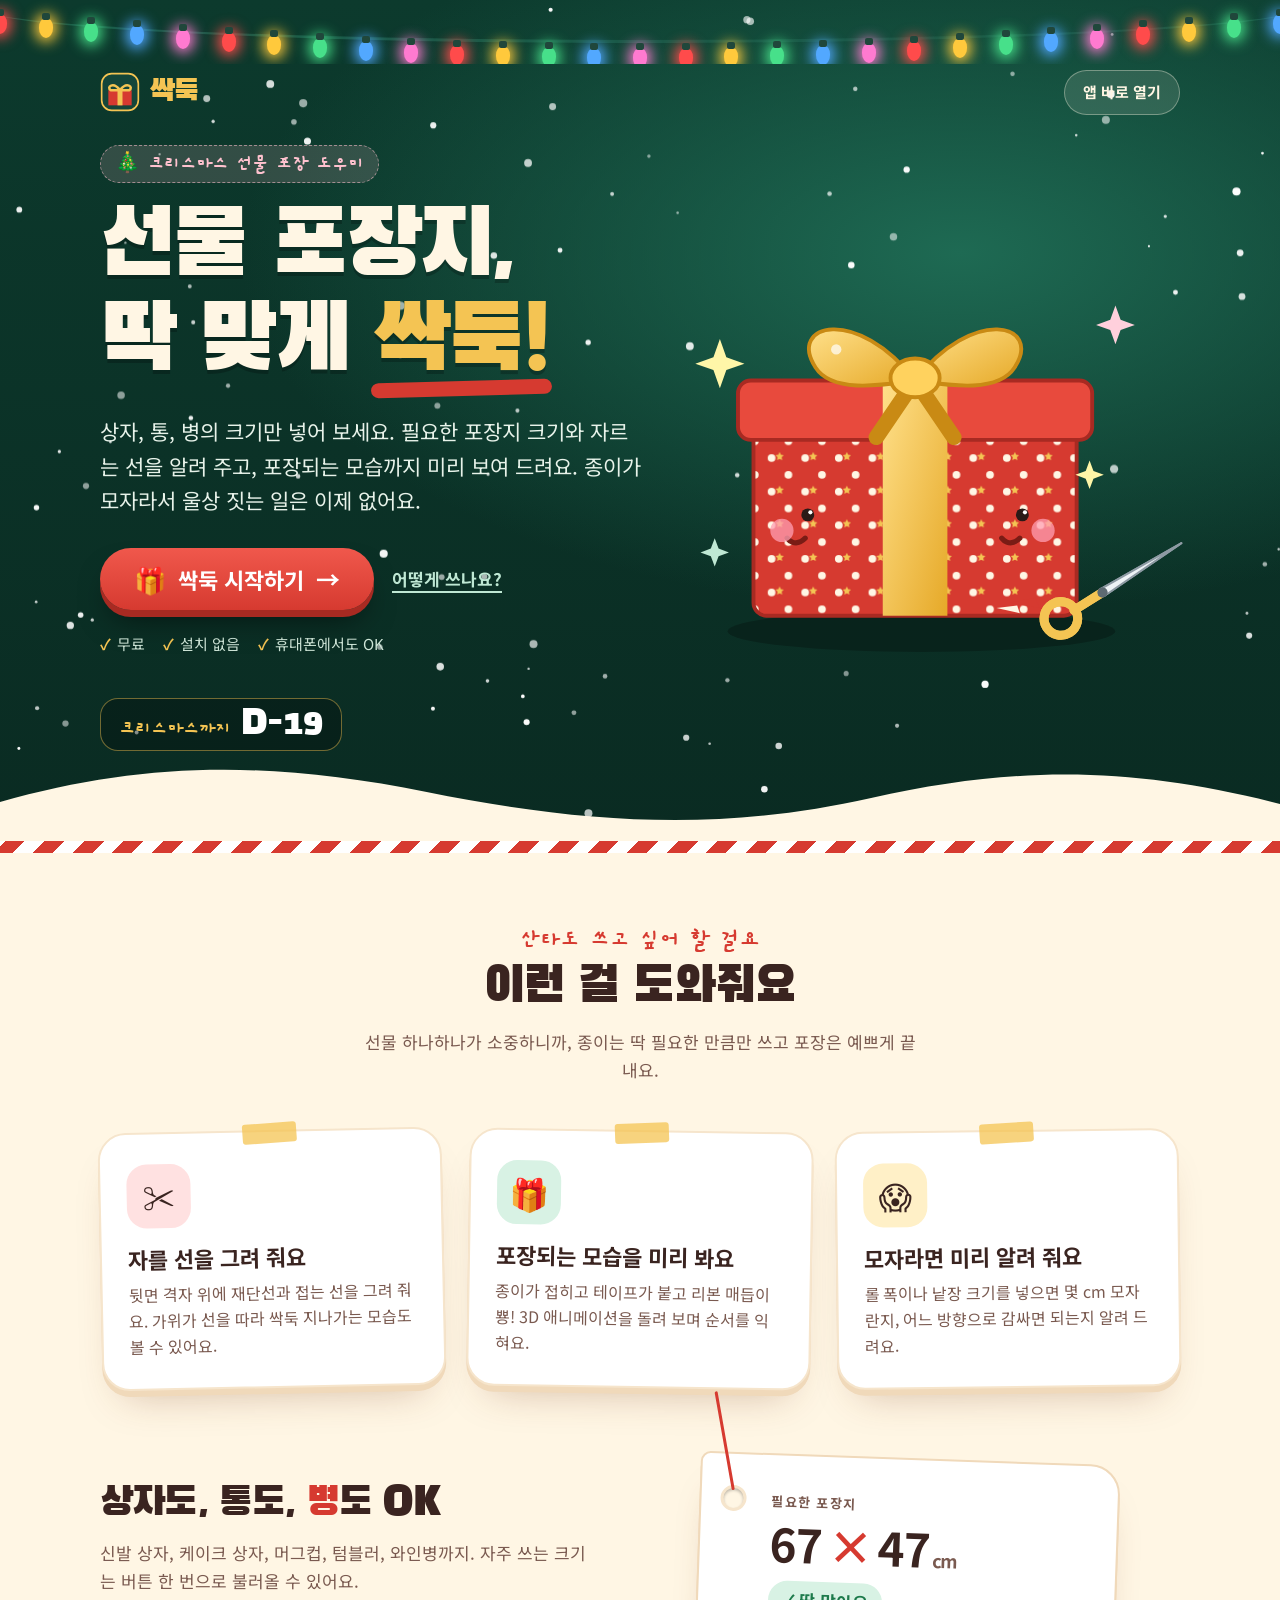
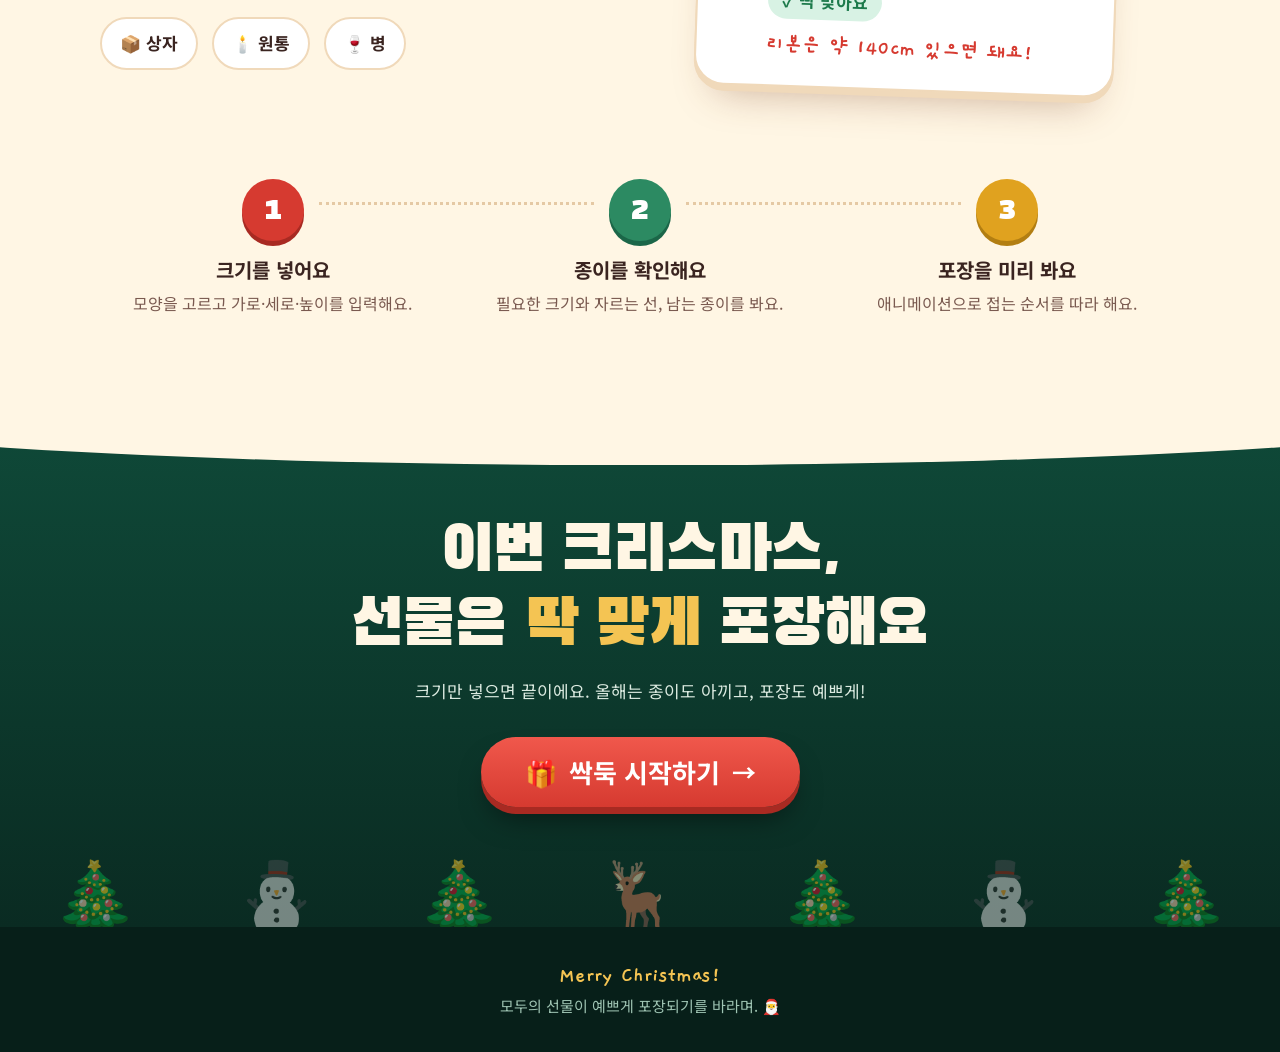
==== index.html @ a5066467 "싹둑: 크리스마스 선물 포장지 계산기 Co-Authored-By: Claude Sonnet 5.5 <noreply@anthropic.com>" ====
<!doctype html>
<html lang="ko">
<head>
<meta charset="utf-8">
<meta name="viewport" content="width=device-width, initial-scale=1, viewport-fit=cover">
<title>싹둑 — 크리스마스 선물 포장지 계산기</title>
<meta name="description" content="상자·원통·병 크기만 넣으면 필요한 포장지 크기와 재단선을 알려 주고, 포장되는 모습까지 미리 보여 주는 무료 웹앱.">
<meta property="og:title" content="싹둑 — 선물 포장지, 딱 맞게 싹둑!">
<meta property="og:description" content="크기만 넣으면 포장지 재단선과 3D 포장 애니메이션까지. 크리스마스 선물 포장 도우미.">
<meta property="og:type" content="website">
<meta name="theme-color" content="#0d3a2d">
<link rel="preconnect" href="https://fonts.googleapis.com">
<link rel="preconnect" href="https://fonts.gstatic.com" crossorigin>
<link rel="stylesheet" href="https://fonts.googleapis.com/css2?family=Black+Han+Sans&family=Gaegu:wght@400;700&family=Noto+Sans+KR:wght@400;500;700&display=swap">
<link rel="icon" href="data:image/svg+xml,%3Csvg xmlns='http://www.w3.org/2000/svg' viewBox='0 0 64 64'%3E%3Crect width='64' height='64' rx='14' fill='%2314463a'/%3E%3Cpath d='M12 24h40v28H12z' fill='%23c9372c'/%3E%3Crect x='28' y='24' width='8' height='28' fill='%23f3d27a'/%3E%3Cpath d='M32 24c-10-14-22-6-14 0zM32 24c10-14 22-6 14 0z' fill='none' stroke='%23f3d27a' stroke-width='4' stroke-linejoin='round'/%3E%3C/svg%3E">
<style>
/* 싹둑 랜딩 — 눈 오는 크리스마스 이브 밤
 * 레이아웃: 전구 줄 → 히어로(글 + 선물 일러스트) → 크림색 안내 구간 → 눈 쌓인 마지막 호출
 * 팔레트: 솔잎 초록 · 리본 빨강 · 금빛 · 눈 크림 · 딸기 분홍(사랑스러움 포인트) */
:root {
  --night: #0a2b22; --pine: #0f3b2e; --pine-2: #17503f;
  --red: #d63a30; --red-deep: #a82a22; --gold: #f4c453; --cream: #fff6e4; --paper: #fffaf0;
  --pink: #ffc2cf; --ink: #3a2420; --ink-soft: #7a5a50; --mint: #bfe8d4;
  --f-display: "Black Han Sans", "Noto Sans KR", "Malgun Gothic", sans-serif;
  --f-body: "Noto Sans KR", "Malgun Gothic", "Apple SD Gothic Neo", system-ui, sans-serif;
  --f-hand: "Gaegu", "Noto Sans KR", cursive;
  color-scheme: dark;
}
* { box-sizing: border-box; }
html { scroll-behavior: smooth; -webkit-text-size-adjust: 100%; }
body { margin: 0; background: var(--night); color: var(--cream); font: 400 17px/1.65 var(--f-body); overflow-x: hidden; }
h1, h2, h3, p { margin: 0; }
a { color: inherit; }
:focus-visible { outline: 3px solid var(--gold); outline-offset: 3px; border-radius: 10px; }
.wrap { width: 100%; max-width: 1120px; margin: 0 auto; padding-left: max(20px, env(safe-area-inset-left, 0px)); padding-right: max(20px, env(safe-area-inset-right, 0px)); }

/* ───── 전구 줄 ───── */
.garland { position: absolute; left: 0; right: 0; top: 0; height: 64px; pointer-events: none; z-index: 5; overflow: hidden; }
.garland::before { content: ""; position: absolute; left: -2%; right: -2%; top: -30px; height: 70px; border-bottom: 3px solid #1b5a48; border-radius: 50%; }
.garland i { position: absolute; width: 14px; height: 20px; border-radius: 50% 50% 55% 55%; background: var(--c); box-shadow: 0 0 14px 4px var(--c); animation: twinkle 2.4s ease-in-out infinite; }
.garland i::before { content: ""; position: absolute; left: 3px; top: -5px; width: 8px; height: 7px; background: #20473b; border-radius: 2px; }
@keyframes twinkle { 0%, 100% { opacity: 1; transform: scale(1) } 50% { opacity: .45; transform: scale(.88) } }

/* ───── 위쪽 띠 ───── */
.top { position: relative; z-index: 6; padding-top: 70px; }
.nav { display: flex; align-items: center; justify-content: space-between; gap: 12px; }
.logo { display: flex; align-items: center; gap: 10px; text-decoration: none; }
.logo svg { width: 40px; height: 40px; }
.logo b { font: 400 30px/1 var(--f-display); color: var(--gold); letter-spacing: -.02em; }
.pill { display: inline-flex; align-items: center; gap: 8px; border-radius: 999px; text-decoration: none; font-weight: 700; white-space: nowrap; }
.pill.small { padding: 9px 18px; background: rgba(255, 246, 228, .12); border: 1.5px solid rgba(255, 246, 228, .35); font-size: 15px; transition: background .2s, transform .2s; }
.pill.small:hover { background: rgba(255, 246, 228, .22); transform: translateY(-2px); }

/* ───── 히어로 ───── */
.hero { position: relative; background: radial-gradient(1200px 600px at 75% 30%, #1e6a53 0%, transparent 60%), linear-gradient(180deg, #0c3a2d 0%, #0a2b22 100%); overflow: hidden; }
#snow { position: absolute; inset: 0; width: 100%; height: 100%; pointer-events: none; z-index: 1; }
.hero-in { position: relative; z-index: 3; display: grid; grid-template-columns: minmax(0, 1.05fr) minmax(0, 1fr); gap: 20px; align-items: center; padding-block: 30px 90px; }
.kicker { display: inline-flex; align-items: center; gap: 8px; padding: 6px 14px; border-radius: 999px; background: rgba(255, 194, 207, .16); color: var(--pink); font: 700 20px/1.2 var(--f-hand); border: 1.5px dashed rgba(255, 194, 207, .55); }
h1 { margin-top: 18px; font: 400 clamp(44px, 8vw, 92px)/1.04 var(--f-display); letter-spacing: -.03em; text-wrap: balance; text-shadow: 0 4px 0 rgba(0, 0, 0, .22); }
h1 em { font-style: normal; color: var(--gold); display: inline-block; position: relative; }
h1 em::after { content: ""; position: absolute; left: -2%; right: -2%; bottom: -.04em; height: .16em; background: var(--red); border-radius: 99px; transform: rotate(-1.5deg); z-index: -1; }
.lead { margin-top: 22px; font-size: clamp(17px, 2.2vw, 21px); color: #e8f3ea; max-width: 30em; text-wrap: pretty; }
.cta-row { margin-top: 30px; display: flex; flex-wrap: wrap; align-items: center; gap: 14px 18px; }
.btn { position: relative; display: inline-flex; align-items: center; gap: 12px; padding: 18px 34px; border-radius: 999px; background: linear-gradient(180deg, #f0584c, var(--red)); color: #fff; text-decoration: none; font: 700 22px/1 var(--f-body); box-shadow: 0 7px 0 var(--red-deep), 0 18px 30px -10px rgba(0, 0, 0, .55); transition: transform .15s, box-shadow .15s; }
.btn:hover { transform: translateY(-3px); box-shadow: 0 10px 0 var(--red-deep), 0 22px 34px -10px rgba(0, 0, 0, .6); }
.btn:active { transform: translateY(5px); box-shadow: 0 2px 0 var(--red-deep), 0 8px 14px -6px rgba(0, 0, 0, .5); }
.btn span.gift { font-size: 26px; display: inline-block; animation: wiggle 2.6s ease-in-out infinite; }
.btn::after { content: "→"; font-size: 24px; transition: transform .2s; }
.btn:hover::after { transform: translateX(5px); }
.btn.big { padding: 22px 44px; font-size: 26px; }
.link-soft { color: var(--mint); font-weight: 700; text-decoration: underline; text-underline-offset: 5px; text-decoration-thickness: 2px; }
.perks { margin-top: 22px; display: flex; flex-wrap: wrap; gap: 8px 18px; padding: 0; list-style: none; color: #cfe6d8; font-size: 15px; }
.perks li::before { content: "✓"; color: var(--gold); font-weight: 700; margin-right: 6px; }
.dday { margin-top: 26px; display: inline-flex; align-items: baseline; gap: 10px; padding: 8px 18px; border-radius: 18px; background: rgba(0, 0, 0, .25); border: 1.5px solid rgba(244, 196, 83, .45); }
.dday span { font: 700 20px var(--f-hand); color: var(--gold); }
.dday b { font: 400 34px/1 var(--f-display); color: #fff; }
@keyframes wiggle { 0%, 100% { transform: rotate(0) } 10% { transform: rotate(-12deg) } 20% { transform: rotate(10deg) } 30% { transform: rotate(-6deg) } 40% { transform: rotate(0) } }

/* 일러스트 */
.scene { position: relative; justify-self: center; width: min(100%, 520px); }
.scene svg { width: 100%; height: auto; overflow: visible; display: block; }
.float { animation: bob 3.6s ease-in-out infinite; transform-origin: 50% 100%; }
@keyframes bob { 0%, 100% { transform: translateY(0) } 50% { transform: translateY(-10px) } }
.bow { transform-box: fill-box; transform-origin: 50% 90%; animation: bowwig 3.6s ease-in-out infinite; }
@keyframes bowwig { 0%, 100% { transform: rotate(-2deg) } 50% { transform: rotate(2.5deg) } }
.spark { transform-box: fill-box; transform-origin: center; animation: spark 2.2s ease-in-out infinite; }
@keyframes spark { 0%, 100% { transform: scale(.3) rotate(0); opacity: .2 } 50% { transform: scale(1) rotate(45deg); opacity: 1 } }
.blade-a { animation: snipA .9s ease-in-out infinite; }
.blade-b { animation: snipB .9s ease-in-out infinite; }
@keyframes snipA { 0%, 100% { transform: rotate(2deg) } 50% { transform: rotate(20deg) } }
@keyframes snipB { 0%, 100% { transform: rotate(-2deg) } 50% { transform: rotate(-20deg) } }
.snipbit { animation: fall 2.4s ease-in infinite; transform-box: fill-box; transform-origin: center; }
@keyframes fall { 0% { transform: translate(0, -6px) rotate(0); opacity: 0 } 15% { opacity: 1 } 100% { transform: translate(-26px, 74px) rotate(190deg); opacity: 0 } }

/* 눈 쌓인 언덕 */
.hills { position: absolute; left: 0; right: 0; bottom: -1px; z-index: 2; line-height: 0; }
.hills svg { width: 100%; height: 90px; display: block; }

/* ───── 안내 구간 ───── */
.paper { position: relative; background: var(--cream); color: var(--ink); padding-block: 84px 90px; }
.paper::before { content: ""; position: absolute; left: 0; right: 0; top: 0; height: 12px; background: repeating-linear-gradient(-45deg, var(--red) 0 14px, #fff 14px 28px); }
.sec-title { text-align: center; }
.sec-title .eyebrow { font: 700 24px var(--f-hand); color: var(--red); }
.sec-title h2 { margin-top: 4px; font: 400 clamp(32px, 5vw, 50px)/1.15 var(--f-display); letter-spacing: -.02em; text-wrap: balance; }
.sec-title p { margin: 12px auto 0; max-width: 34em; color: var(--ink-soft); text-wrap: pretty; }
.cards { margin-top: 46px; display: grid; grid-template-columns: repeat(3, minmax(0, 1fr)); gap: 24px; }
.card { position: relative; background: #fff; border-radius: 28px; padding: 30px 26px 28px; box-shadow: 0 6px 0 #f0d9ba, 0 24px 40px -22px rgba(120, 60, 30, .35); border: 2px solid #f6e5cc; transition: transform .25s; }
.card:nth-child(1) { transform: rotate(-1.2deg); } .card:nth-child(2) { transform: rotate(.9deg); } .card:nth-child(3) { transform: rotate(-.7deg); }
.card:hover { transform: rotate(0) translateY(-6px); }
.card .ico { width: 64px; height: 64px; border-radius: 20px; display: grid; place-items: center; font-size: 32px; margin-bottom: 16px; }
.card:nth-child(1) .ico { background: #ffe1e1; } .card:nth-child(2) .ico { background: #d8f2e4; } .card:nth-child(3) .ico { background: #fff0c7; }
.card h3 { font: 700 22px/1.3 var(--f-body); }
.card p { margin-top: 8px; color: var(--ink-soft); font-size: 16px; text-wrap: pretty; }
.card::after { content: ""; position: absolute; top: -9px; left: 50%; width: 54px; height: 20px; transform: translateX(-50%) rotate(-3deg); background: rgba(244, 196, 83, .75); border-radius: 3px; }

.shapes { margin-top: 70px; display: grid; grid-template-columns: minmax(0, 1fr) minmax(0, 1.1fr); gap: 36px; align-items: center; }
.shapes h2 { font: 400 clamp(28px, 4vw, 40px)/1.2 var(--f-display); letter-spacing: -.02em; text-wrap: balance; }
.shapes h2 em { font-style: normal; color: var(--red); }
.shapes p { margin-top: 12px; color: var(--ink-soft); text-wrap: pretty; }
.shape-row { display: flex; gap: 14px; margin-top: 22px; flex-wrap: wrap; }
.chip { display: inline-flex; align-items: center; gap: 8px; padding: 10px 18px; border-radius: 999px; background: #fff; border: 2px solid #f0d9ba; font-weight: 700; }
.tagdemo { justify-self: center; width: min(100%, 420px); position: relative; background: #fff; border-radius: 10px 30px 30px 30px; padding: 30px 28px 26px 70px; box-shadow: 0 6px 0 #f0d9ba, 0 26px 40px -22px rgba(120, 60, 30, .4); border: 2px solid #f0d9ba; transform: rotate(2deg); }
.tagdemo::before { content: ""; position: absolute; left: 22px; top: 34px; width: 20px; height: 20px; border-radius: 50%; background: var(--cream); box-shadow: inset 0 2px 3px rgba(0, 0, 0, .25), 0 0 0 3px #f6e5cc; }
.tagdemo::after { content: ""; position: absolute; left: 30px; top: -64px; width: 3px; height: 100px; background: var(--red); transform: rotate(-12deg); transform-origin: 50% 100%; border-radius: 3px; }
.tagdemo small { font: 700 13px var(--f-body); letter-spacing: .1em; color: var(--ink-soft); }
.tagdemo .size { font: 700 46px/1.1 "Noto Sans KR", monospace; letter-spacing: -.03em; margin-top: 4px; }
.tagdemo .size i { font-style: normal; color: var(--red); margin: 0 6px; }
.tagdemo .size span { font: 700 18px var(--f-body); color: var(--ink-soft); margin-left: 4px; }
.tagdemo .ok { display: inline-block; margin-top: 12px; padding: 5px 14px; border-radius: 999px; background: #d8f2e4; color: #1d7a4b; font-weight: 700; }
.tagdemo .hand { margin-top: 12px; font: 700 22px var(--f-hand); color: var(--red); }

.steps { margin: 80px 0 0; padding: 0; list-style: none; display: grid; grid-template-columns: repeat(3, minmax(0, 1fr)); gap: 22px; counter-reset: s; }
.steps li { position: relative; text-align: center; padding: 8px 14px 0; }
.steps li::before { counter-increment: s; content: counter(s); display: grid; place-items: center; width: 62px; height: 62px; margin: 0 auto 14px; border-radius: 50%; background: var(--red); color: #fff; font: 400 30px var(--f-display); box-shadow: 0 5px 0 var(--red-deep); }
.steps li:nth-child(2)::before { background: #2c8a62; box-shadow: 0 5px 0 #1b6648; } .steps li:nth-child(3)::before { background: #e0a21f; box-shadow: 0 5px 0 #b27e12; }
.steps h3 { font: 700 20px var(--f-body); }
.steps p { margin-top: 6px; color: var(--ink-soft); font-size: 16px; }
.steps li:not(:last-child)::after { content: ""; position: absolute; top: 31px; left: calc(50% + 46px); width: calc(100% - 92px + 22px); border-top: 3px dotted #e5c9a4; }

/* ───── 마지막 호출 ───── */
.final { position: relative; background: linear-gradient(180deg, #0f4a39 0%, #0a2b22 100%); text-align: center; padding-block: 110px 120px; overflow: hidden; }
.final::before { content: ""; position: absolute; left: 0; right: 0; top: -1px; line-height: 0; height: 60px; background: var(--cream); clip-path: ellipse(70% 100% at 50% 0%); }
.final h2 { position: relative; font: 400 clamp(34px, 6vw, 64px)/1.15 var(--f-display); letter-spacing: -.02em; text-wrap: balance; }
.final h2 em { font-style: normal; color: var(--gold); }
.final p { position: relative; margin: 14px auto 32px; max-width: 28em; color: #dcebe1; text-wrap: pretty; }
.final .row { position: relative; }
.trees { position: absolute; inset: auto 0 0 0; display: flex; justify-content: space-between; padding-inline: 4vw; pointer-events: none; opacity: .5; font-size: clamp(34px, 6vw, 70px); line-height: 1; }
footer { background: #071f19; color: #9fc4b3; text-align: center; padding: 30px 20px calc(34px + env(safe-area-inset-bottom, 0px)); font-size: 15px; }
footer b { color: var(--gold); font-family: var(--f-hand); font-size: 22px; }

/* ───── 좁은 화면 ───── */
@media (max-width: 860px) {
  .hero-in { grid-template-columns: minmax(0, 1fr); padding-block: 18px 70px; }
  .scene { order: -1; width: min(86%, 400px); }
  .cards, .steps { grid-template-columns: minmax(0, 1fr); }
  .card, .card:nth-child(n) { transform: none; }
  .shapes { grid-template-columns: minmax(0, 1fr); }
  .steps li:not(:last-child)::after { display: none; }
  .steps { gap: 34px; }
}
@media (max-width: 480px) {
  .btn { font-size: 20px; padding: 17px 28px; }
  .logo b { font-size: 26px; }
  .tagdemo { padding-left: 62px; } .tagdemo .size { font-size: 38px; }
  .nav .pill.small { display: none; }
}
@media (prefers-reduced-motion: reduce) { *, *::before, *::after { animation: none !important; scroll-behavior: auto !important; } }
</style>
</head>
<body>

<div class="hero">
  <canvas id="snow" aria-hidden="true"></canvas>
  <div class="garland" id="garland" aria-hidden="true"></div>

  <div class="top">
    <div class="wrap nav">
      <a class="logo" href="./" aria-label="싹둑">
        <svg viewBox="0 0 48 48" aria-hidden="true"><rect x="2" y="2" width="44" height="44" rx="12" fill="#14463a" stroke="#f4c453" stroke-width="2"/><path d="M10 22h28v18H10z" fill="#d63a30"/><rect x="21" y="22" width="6" height="18" fill="#f4c453"/><path d="M24 22c-8-11-17-4-11 0zM24 22c8-11 17-4 11 0z" fill="none" stroke="#f4c453" stroke-width="3" stroke-linejoin="round"/></svg>
        <b>싹둑</b>
      </a>
      <a class="pill small" href="app/">앱 바로 열기</a>
    </div>
  </div>

  <div class="wrap hero-in">
    <div>
      <span class="kicker">🎄 크리스마스 선물 포장 도우미</span>
      <h1>선물 포장지,<br>딱 맞게 <em>싹둑!</em></h1>
      <p class="lead">상자, 통, 병의 크기만 넣어 보세요. 필요한 포장지 크기와 자르는 선을 알려 주고, 포장되는 모습까지 미리 보여 드려요. 종이가 모자라서 울상 짓는 일은 이제 없어요.</p>
      <div class="cta-row">
        <a class="btn" href="app/" id="cta1"><span class="gift" aria-hidden="true">🎁</span>싹둑 시작하기</a>
        <a class="link-soft" href="#how">어떻게 쓰나요?</a>
      </div>
      <ul class="perks"><li>무료</li><li>설치 없음</li><li>휴대폰에서도 OK</li></ul>
      <div class="dday" aria-live="polite"><span>크리스마스까지</span><b id="dday">D-?</b></div>
    </div>

    <div class="scene" aria-hidden="true">
      <svg viewBox="0 0 400 360">
        <defs>
          <pattern id="dots" width="26" height="26" patternUnits="userSpaceOnUse"><rect width="26" height="26" fill="#d63a30"/><circle cx="6" cy="6" r="3" fill="#fff6e4"/><circle cx="19" cy="19" r="3" fill="#fff6e4"/><path d="M19 3l1.2 2.6 2.8.4-2 2 .5 2.8-2.5-1.3-2.5 1.3.5-2.8-2-2 2.8-.4z" fill="#f4c453" transform="translate(-3 -1) scale(.8)"/></pattern>
          <linearGradient id="gold" x1="0" y1="0" x2="1" y2="1"><stop offset="0" stop-color="#ffe08a"/><stop offset="1" stop-color="#e6a928"/></linearGradient>
        </defs>
        <ellipse cx="200" cy="322" rx="150" ry="16" fill="#000" opacity=".25"/>
        <g class="float">
          <rect x="70" y="160" width="250" height="150" rx="10" fill="url(#dots)"/>
          <rect x="70" y="160" width="250" height="150" rx="10" fill="none" stroke="#a82a22" stroke-width="3"/>
          <rect x="58" y="128" width="274" height="46" rx="10" fill="#e84a3d"/>
          <rect x="58" y="128" width="274" height="46" rx="10" fill="none" stroke="#a82a22" stroke-width="3"/>
          <rect x="170" y="128" width="50" height="182" fill="url(#gold)"/>
          <rect x="58" y="146" width="274" height="12" fill="url(#gold)" opacity=".0"/>
          <g class="bow">
            <path d="M195 128C150 70 96 84 118 118c14 22 60 12 77 10z" fill="url(#gold)" stroke="#c98a14" stroke-width="3" stroke-linejoin="round"/>
            <path d="M195 128c45-58 99-44 77-10-14 22-60 12-77 10z" fill="url(#gold)" stroke="#c98a14" stroke-width="3" stroke-linejoin="round"/>
            <path d="M195 128l-30 44M195 128l30 44" stroke="#c98a14" stroke-width="12" stroke-linecap="round"/>
            <ellipse cx="195" cy="126" rx="19" ry="15" fill="#ffd25e" stroke="#c98a14" stroke-width="3"/>
            <circle cx="134" cy="104" r="4" fill="#fff" opacity=".7"/>
          </g>
          <g fill="#fff6e4"><circle cx="105" cy="228" r="0"/></g>
          <path d="M96 250c0 0 6 8 14 0M262 250c0 0 6 8 14 0" stroke="#7a1c15" stroke-width="4" stroke-linecap="round" fill="none"/>
          <circle cx="92" cy="244" r="9" fill="#ff9fb3" opacity=".75"/><circle cx="294" cy="244" r="9" fill="#ff9fb3" opacity=".75"/>
          <circle cx="112" cy="232" r="5" fill="#2a1a17"/><circle cx="278" cy="232" r="5" fill="#2a1a17"/>
          <circle cx="114" cy="230" r="1.6" fill="#fff"/><circle cx="280" cy="230" r="1.6" fill="#fff"/>
        </g>
        <!-- 가위 -->
        <g transform="translate(340 292) rotate(-32)">
          <g class="snip">
            <g class="blade-a"><path d="M0 -3 L72 0 L0 3 Z" fill="#eef3f6" stroke="#8d9aa3" stroke-width="1.5" stroke-linejoin="round"/><path d="M0 0 L-26 0" stroke="#f4c453" stroke-width="7" stroke-linecap="round"/><circle cx="-38" cy="0" r="13" fill="none" stroke="#f4c453" stroke-width="7"/></g>
            <g class="blade-b"><path d="M0 -3 L72 0 L0 3 Z" fill="#eef3f6" stroke="#8d9aa3" stroke-width="1.5" stroke-linejoin="round"/><path d="M0 0 L-26 0" stroke="#f4c453" stroke-width="7" stroke-linecap="round"/><circle cx="-38" cy="0" r="13" fill="none" stroke="#f4c453" stroke-width="7"/></g>
            <circle r="4" fill="#5d6a72"/>
          </g>
        </g>
        <path class="snipbit" d="M268 300l20 -4 3 8z" fill="#d63a30"/>
        <path class="snipbit" style="animation-delay:.9s" d="M258 304l16 -2 2 6z" fill="#fff6e4"/>
        <!-- 반짝이 -->
        <path class="spark" d="M44 96l5 14 14 5-14 5-5 14-5-14-14-5 14-5z" fill="#fff6a8"/>
        <path class="spark" style="animation-delay:.7s" d="M350 70l4 11 11 4-11 4-4 11-4-11-11-4 11-4z" fill="#ffd0dc"/>
        <path class="spark" style="animation-delay:1.3s" d="M330 190l3 8 8 3-8 3-3 8-3-8-8-3 8-3z" fill="#fff6a8"/>
        <path class="spark" style="animation-delay:1.8s" d="M40 250l3 8 8 3-8 3-3 8-3-8-8-3 8-3z" fill="#bfe8d4"/>
      </svg>
    </div>
  </div>

  <div class="hills" aria-hidden="true">
    <svg viewBox="0 0 1440 90" preserveAspectRatio="none"><path d="M0 50C160 10 300 8 480 40s330 40 500 6 300-30 460 6V90H0z" fill="#fff6e4"/></svg>
  </div>
</div>

<main>
  <section class="paper" id="how">
    <div class="wrap">
      <div class="sec-title">
        <div class="eyebrow">산타도 쓰고 싶어 할 걸요</div>
        <h2>이런 걸 도와줘요</h2>
        <p>선물 하나하나가 소중하니까, 종이는 딱 필요한 만큼만 쓰고 포장은 예쁘게 끝내요.</p>
      </div>

      <div class="cards">
        <article class="card"><div class="ico" aria-hidden="true">✂️</div><h3>자를 선을 그려 줘요</h3><p>뒷면 격자 위에 재단선과 접는 선을 그려 줘요. 가위가 선을 따라 싹둑 지나가는 모습도 볼 수 있어요.</p></article>
        <article class="card"><div class="ico" aria-hidden="true">🎁</div><h3>포장되는 모습을 미리 봐요</h3><p>종이가 접히고 테이프가 붙고 리본 매듭이 뿅! 3D 애니메이션을 돌려 보며 순서를 익혀요.</p></article>
        <article class="card"><div class="ico" aria-hidden="true">😱</div><h3>모자라면 미리 알려 줘요</h3><p>롤 폭이나 낱장 크기를 넣으면 몇 cm 모자란지, 어느 방향으로 감싸면 되는지 알려 드려요.</p></article>
      </div>

      <div class="shapes">
        <div>
          <h2>상자도, 통도, <em>병</em>도 OK</h2>
          <p>신발 상자, 케이크 상자, 머그컵, 텀블러, 와인병까지. 자주 쓰는 크기는 버튼 한 번으로 불러올 수 있어요.</p>
          <div class="shape-row"><span class="chip">📦 상자</span><span class="chip">🕯️ 원통</span><span class="chip">🍷 병</span></div>
        </div>
        <div class="tagdemo" aria-label="결과 화면 예시">
          <small>필요한 포장지</small>
          <div class="size">67<i>×</i>47<span>cm</span></div>
          <span class="ok">✓ 딱 맞아요</span>
          <div class="hand">리본은 약 140cm 있으면 돼요!</div>
        </div>
      </div>

      <ol class="steps">
        <li><h3>크기를 넣어요</h3><p>모양을 고르고 가로·세로·높이를 입력해요.</p></li>
        <li><h3>종이를 확인해요</h3><p>필요한 크기와 자르는 선, 남는 종이를 봐요.</p></li>
        <li><h3>포장을 미리 봐요</h3><p>애니메이션으로 접는 순서를 따라 해요.</p></li>
      </ol>
    </div>
  </section>

  <section class="final">
    <div class="wrap">
      <h2>이번 크리스마스,<br>선물은 <em>딱 맞게</em> 포장해요</h2>
      <p>크기만 넣으면 끝이에요. 올해는 종이도 아끼고, 포장도 예쁘게!</p>
      <div class="row"><a class="btn big" href="app/" id="cta2"><span class="gift" aria-hidden="true">🎁</span>싹둑 시작하기</a></div>
    </div>
    <div class="trees" aria-hidden="true"><span>🎄</span><span>⛄</span><span>🎄</span><span>🦌</span><span>🎄</span><span>⛄</span><span>🎄</span></div>
  </section>
</main>

<footer><b>Merry Christmas!</b><br>모두의 선물이 예쁘게 포장되기를 바라며. 🎅</footer>

<script>
(function () {
  'use strict';
  var reduce = window.matchMedia && matchMedia('(prefers-reduced-motion: reduce)').matches;

  /* 크리스마스 D-day */
  var now = new Date(), y = now.getFullYear();
  var x = new Date(y, 11, 25), today = new Date(y, now.getMonth(), now.getDate());
  if (today > x) x = new Date(y + 1, 11, 25);
  var d = Math.round((x - today) / 86400000);
  document.getElementById('dday').textContent = d === 0 ? '오늘이에요! 🎉' : (d === 1 ? '내일이에요! 🎄' : 'D-' + d);

  /* 전구 줄 */
  var g = document.getElementById('garland'), colors = ['#ff4b4b', '#ffc93c', '#47e08a', '#52a8ff', '#ff7ad0'];
  function bulbs() {
    g.innerHTML = '';
    var w = g.clientWidth, n = Math.ceil(w / 46);
    for (var i = 0; i <= n; i++) {
      var t = i / n, b = document.createElement('i');
      b.style.left = (t * 100) + '%';
      b.style.top = (Math.sin(t * Math.PI) * 34 - 6 + 20) + 'px';
      b.style.marginLeft = '-7px';
      b.style.setProperty('--c', colors[i % colors.length]);
      b.style.animationDelay = (i % 5) * .45 + 's';
      g.appendChild(b);
    }
  }
  bulbs(); window.addEventListener('resize', bulbs);

  /* 눈 */
  var cv = document.getElementById('snow'), ctx = cv.getContext('2d'), flakes = [], W = 0, H = 0, dpr = Math.min(2, window.devicePixelRatio || 1), raf = 0;
  function size() {
    var r = cv.parentElement.getBoundingClientRect();
    W = r.width; H = r.height; cv.width = W * dpr; cv.height = H * dpr; ctx.setTransform(dpr, 0, 0, dpr, 0, 0);
    var n = Math.round(Math.min(120, Math.max(40, W / 12)));
    while (flakes.length < n) flakes.push({ x: Math.random() * W, y: Math.random() * H, r: 1 + Math.random() * 3.2, v: 18 + Math.random() * 40, p: Math.random() * 6.28, a: .5 + Math.random() * .5 });
    flakes.length = n;
  }
  function draw(t) {
    ctx.clearRect(0, 0, W, H);
    for (var i = 0; i < flakes.length; i++) {
      var f = flakes[i];
      f.y += f.v * .016; f.x += Math.sin(t / 1400 + f.p) * .35;
      if (f.y > H + 6) { f.y = -6; f.x = Math.random() * W; }
      ctx.globalAlpha = f.a; ctx.fillStyle = '#fff';
      ctx.beginPath(); ctx.arc(f.x, f.y, f.r, 0, 6.283); ctx.fill();
    }
    raf = requestAnimationFrame(draw);
  }
  size(); window.addEventListener('resize', size);
  if (reduce) { draw(0); cancelAnimationFrame(raf); } else { raf = requestAnimationFrame(draw); }
  document.addEventListener('visibilitychange', function () {
    if (reduce) return;
    if (document.hidden) cancelAnimationFrame(raf); else raf = requestAnimationFrame(draw);
  });
})();
</script>
</body>
</html>
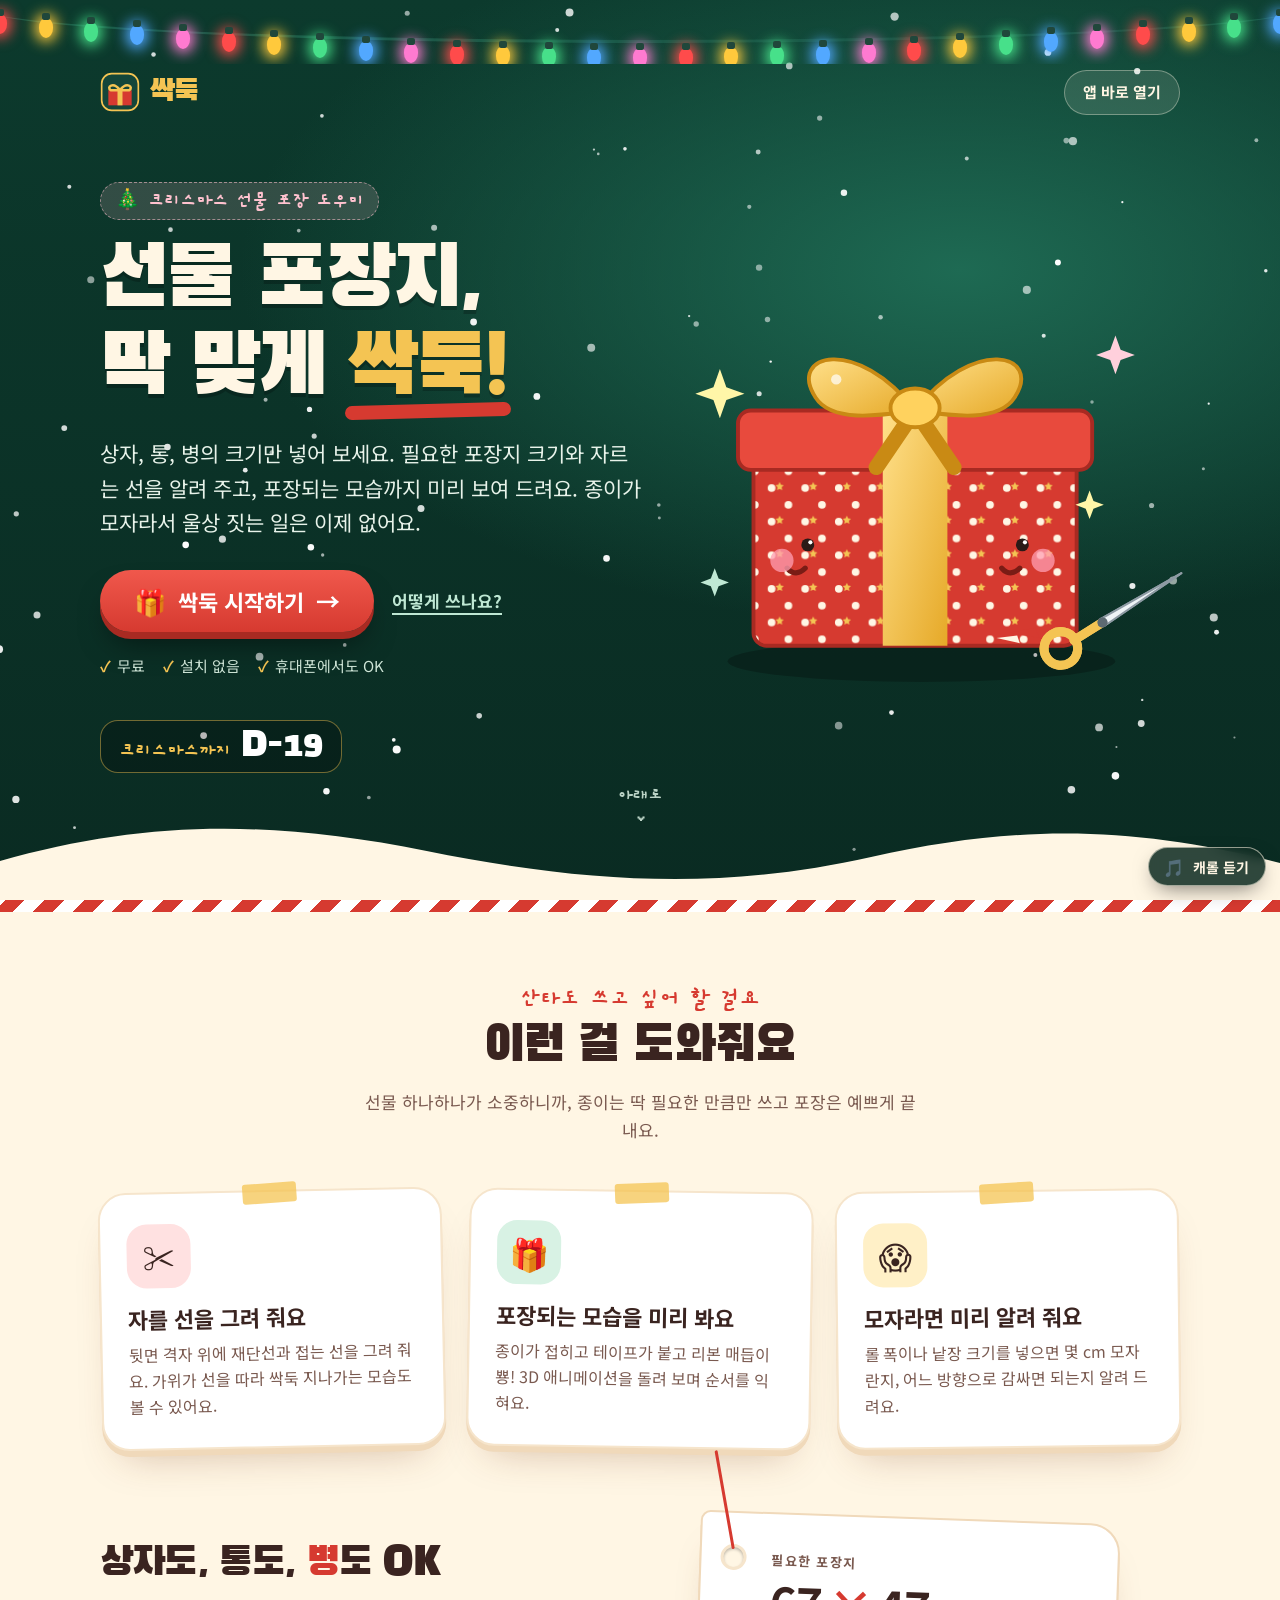
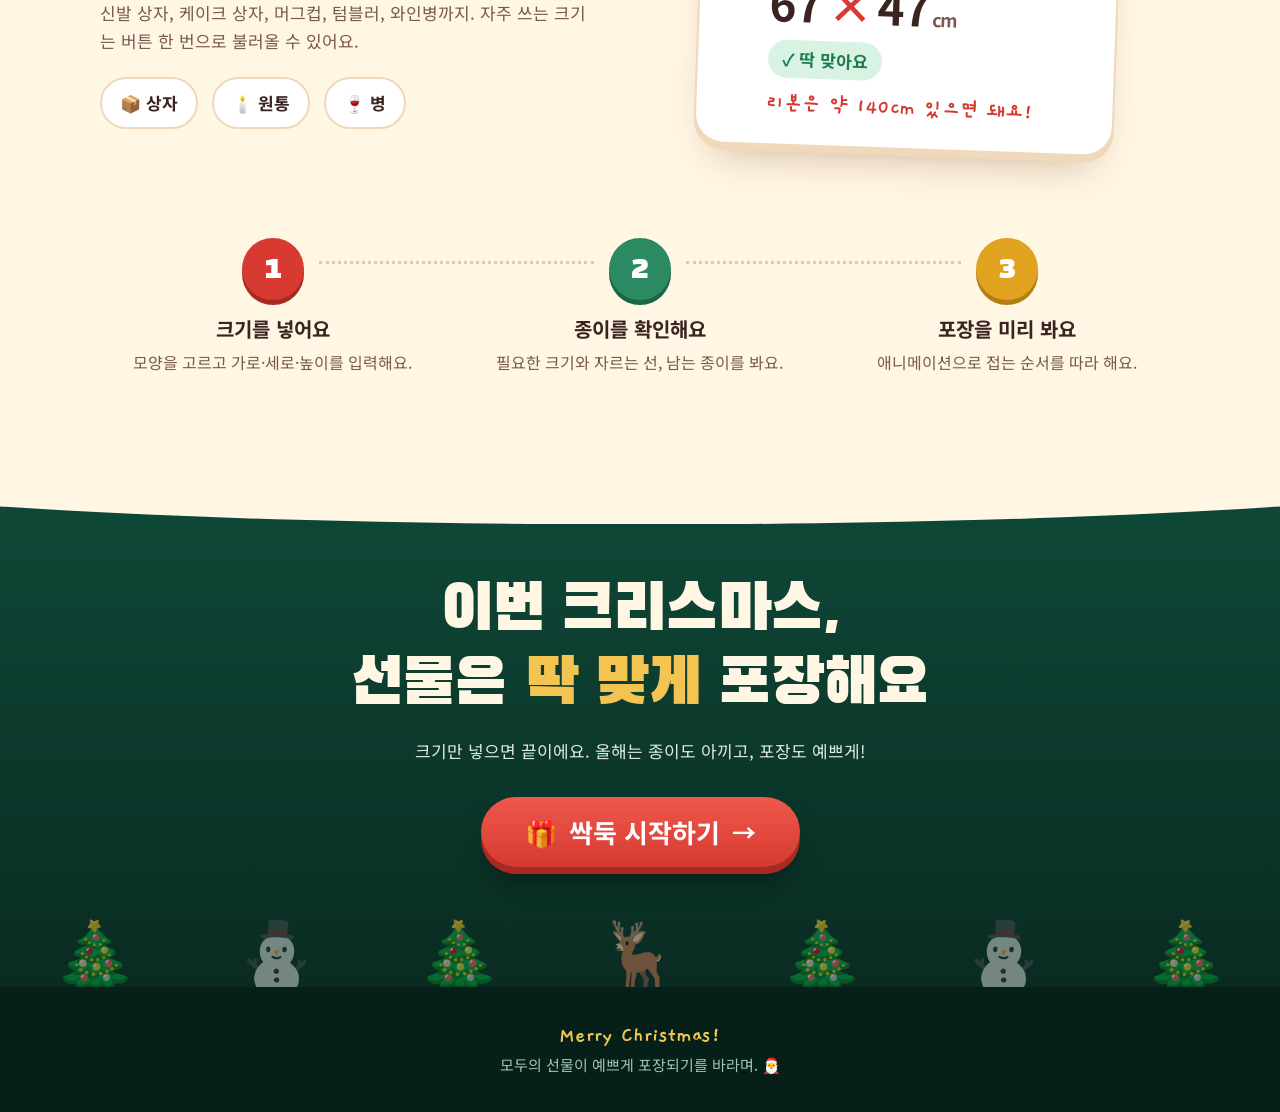
==== commit ce7610c4: "Add calm Christmas carol BGM toggle and fit landing hero to first screen Co-Authored-By: Claude Sonn" ====
--- a/index.html
+++ b/index.html
@@ -52,11 +52,11 @@
 .pill.small:hover { background: rgba(255, 246, 228, .22); transform: translateY(-2px); }
 
 /* ───── 히어로 ───── */
-.hero { position: relative; background: radial-gradient(1200px 600px at 75% 30%, #1e6a53 0%, transparent 60%), linear-gradient(180deg, #0c3a2d 0%, #0a2b22 100%); overflow: hidden; }
+.hero { position: relative; min-height: 100vh; min-height: 100svh; display: flex; flex-direction: column; background: radial-gradient(1200px 600px at 75% 30%, #1e6a53 0%, transparent 60%), linear-gradient(180deg, #0c3a2d 0%, #0a2b22 100%); overflow: hidden; }
 #snow { position: absolute; inset: 0; width: 100%; height: 100%; pointer-events: none; z-index: 1; }
-.hero-in { position: relative; z-index: 3; display: grid; grid-template-columns: minmax(0, 1.05fr) minmax(0, 1fr); gap: 20px; align-items: center; padding-block: 30px 90px; }
+.hero-in { flex: 1; align-content: center; position: relative; z-index: 3; display: grid; grid-template-columns: minmax(0, 1.05fr) minmax(0, 1fr); gap: 20px; align-items: center; padding-block: 30px 90px; }
 .kicker { display: inline-flex; align-items: center; gap: 8px; padding: 6px 14px; border-radius: 999px; background: rgba(255, 194, 207, .16); color: var(--pink); font: 700 20px/1.2 var(--f-hand); border: 1.5px dashed rgba(255, 194, 207, .55); }
-h1 { margin-top: 18px; font: 400 clamp(44px, 8vw, 92px)/1.04 var(--f-display); letter-spacing: -.03em; text-wrap: balance; text-shadow: 0 4px 0 rgba(0, 0, 0, .22); }
+h1 { margin-top: 18px; font: 400 clamp(40px, 6.6vw, 92px)/1.04 var(--f-display); letter-spacing: -.03em; text-wrap: balance; text-shadow: 0 4px 0 rgba(0, 0, 0, .22); }
 h1 em { font-style: normal; color: var(--gold); display: inline-block; position: relative; }
 h1 em::after { content: ""; position: absolute; left: -2%; right: -2%; bottom: -.04em; height: .16em; background: var(--red); border-radius: 99px; transform: rotate(-1.5deg); z-index: -1; }
 .lead { margin-top: 22px; font-size: clamp(17px, 2.2vw, 21px); color: #e8f3ea; max-width: 30em; text-wrap: pretty; }
@@ -92,6 +92,11 @@
 .snipbit { animation: fall 2.4s ease-in infinite; transform-box: fill-box; transform-origin: center; }
 @keyframes fall { 0% { transform: translate(0, -6px) rotate(0); opacity: 0 } 15% { opacity: 1 } 100% { transform: translate(-26px, 74px) rotate(190deg); opacity: 0 } }
 
+/* 아래로 안내 */
+.more { position: absolute; z-index: 4; left: 50%; bottom: 74px; transform: translateX(-50%); display: grid; justify-items: center; gap: 2px; color: #cfe6d8; text-decoration: none; font: 700 18px/1 var(--f-hand); opacity: .9; }
+.more span { font-size: 20px; animation: nudge 1.6s ease-in-out infinite; }
+@keyframes nudge { 0%, 100% { transform: translateY(0) } 50% { transform: translateY(7px) } }
+@media (max-width: 700px) { .more { display: none; } }
 /* 눈 쌓인 언덕 */
 .hills { position: absolute; left: 0; right: 0; bottom: -1px; z-index: 2; line-height: 0; }
 .hills svg { width: 100%; height: 90px; display: block; }
@@ -150,13 +155,20 @@
 
 /* ───── 좁은 화면 ───── */
 @media (max-width: 860px) {
-  .hero-in { grid-template-columns: minmax(0, 1fr); padding-block: 18px 70px; }
-  .scene { order: -1; width: min(86%, 400px); }
   .cards, .steps { grid-template-columns: minmax(0, 1fr); }
   .card, .card:nth-child(n) { transform: none; }
   .shapes { grid-template-columns: minmax(0, 1fr); }
   .steps li:not(:last-child)::after { display: none; }
   .steps { gap: 34px; }
+}
+@media (max-width: 700px) {
+  .hero-in { grid-template-columns: minmax(0, 1fr); padding-block: 4px 64px; gap: 6px; }
+  .scene { order: -1; width: min(66%, 40svh); }
+  h1 { margin-top: 12px; font-size: clamp(38px, 11vw, 60px); }
+  .lead { margin-top: 12px; font-size: 16px; }
+  .cta-row { margin-top: 18px; }
+  .perks { display: none; }
+  .dday { margin-top: 16px; padding: 6px 14px; } .dday b { font-size: 28px; }
 }
 @media (max-width: 480px) {
   .btn { font-size: 20px; padding: 17px 28px; }
@@ -242,6 +254,8 @@
     </div>
   </div>
 
+  <a class="more" href="#how" aria-label="아래로 내려 보기">아래로<span aria-hidden="true">⌄</span></a>
+
   <div class="hills" aria-hidden="true">
     <svg viewBox="0 0 1440 90" preserveAspectRatio="none"><path d="M0 50C160 10 300 8 480 40s330 40 500 6 300-30 460 6V90H0z" fill="#fff6e4"/></svg>
   </div>
@@ -353,5 +367,6 @@
   });
 })();
 </script>
+<script src="bgm.js" defer></script>
 </body>
 </html>
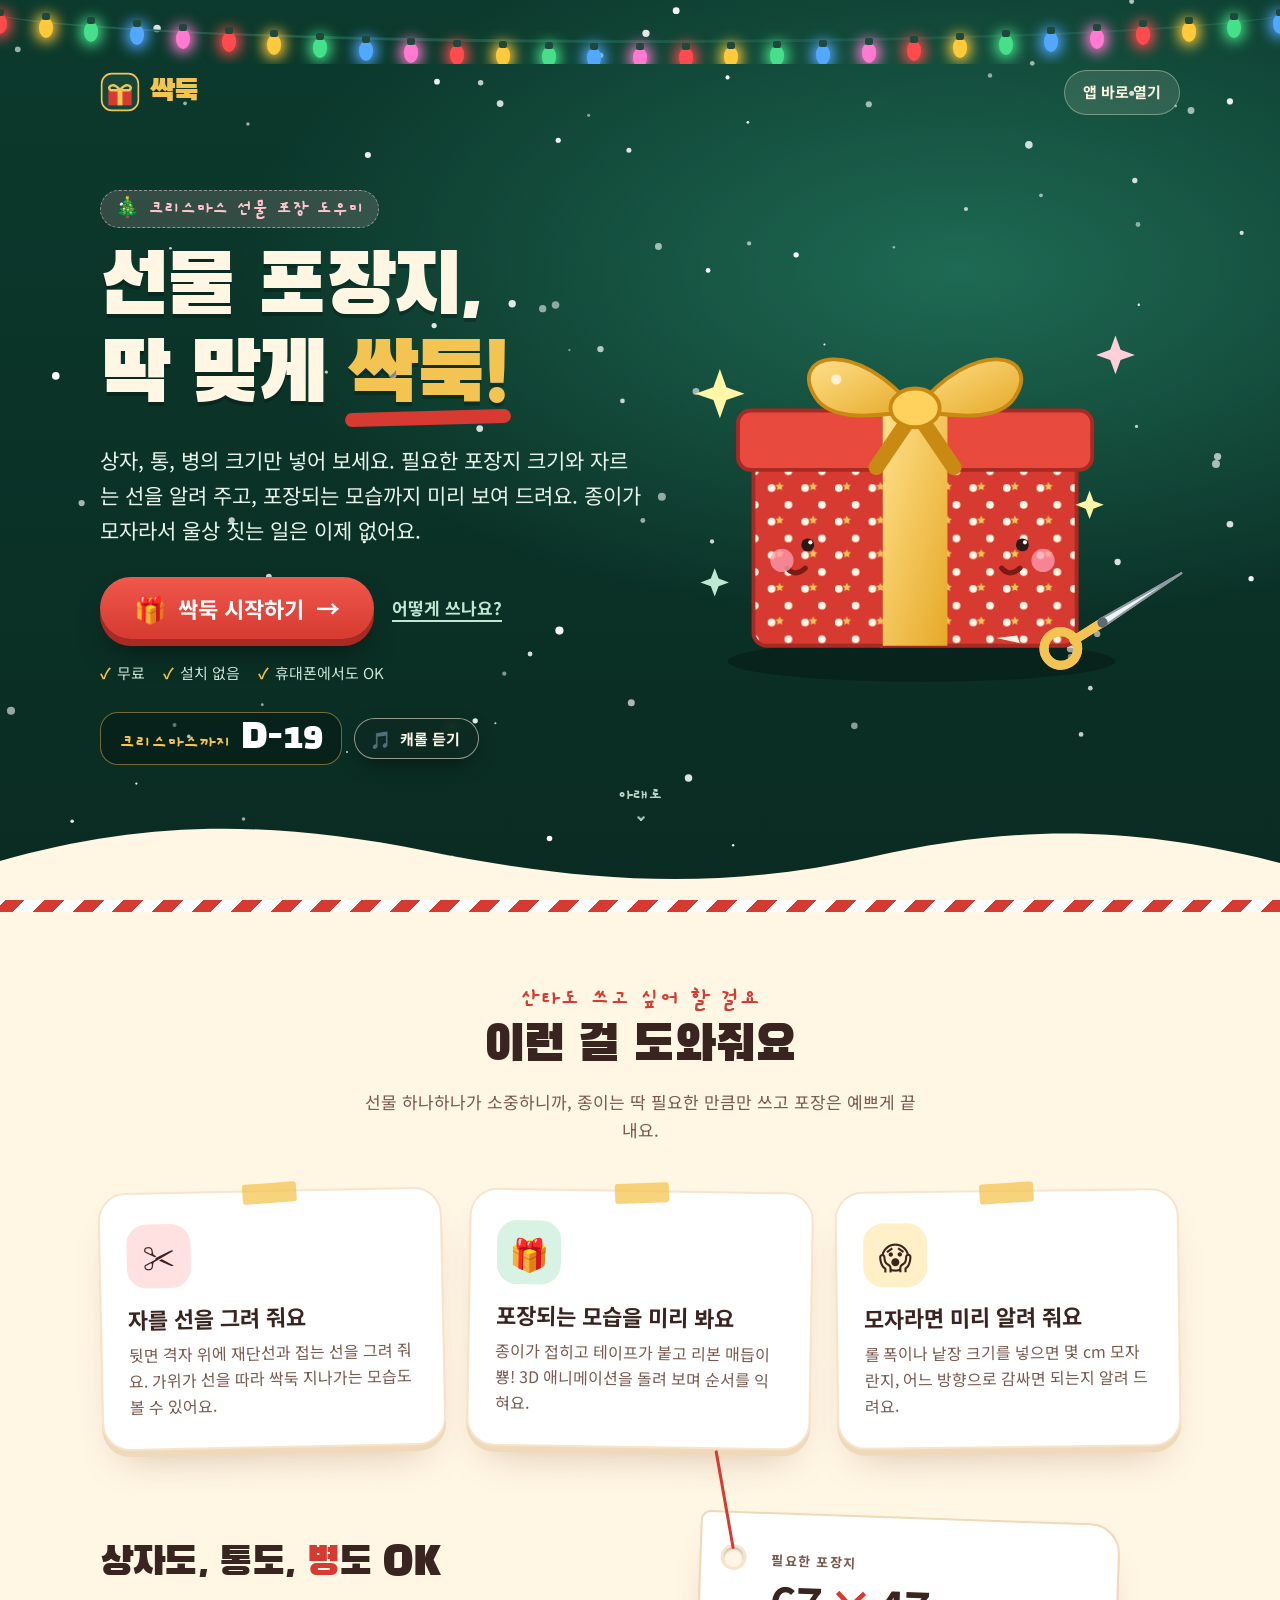
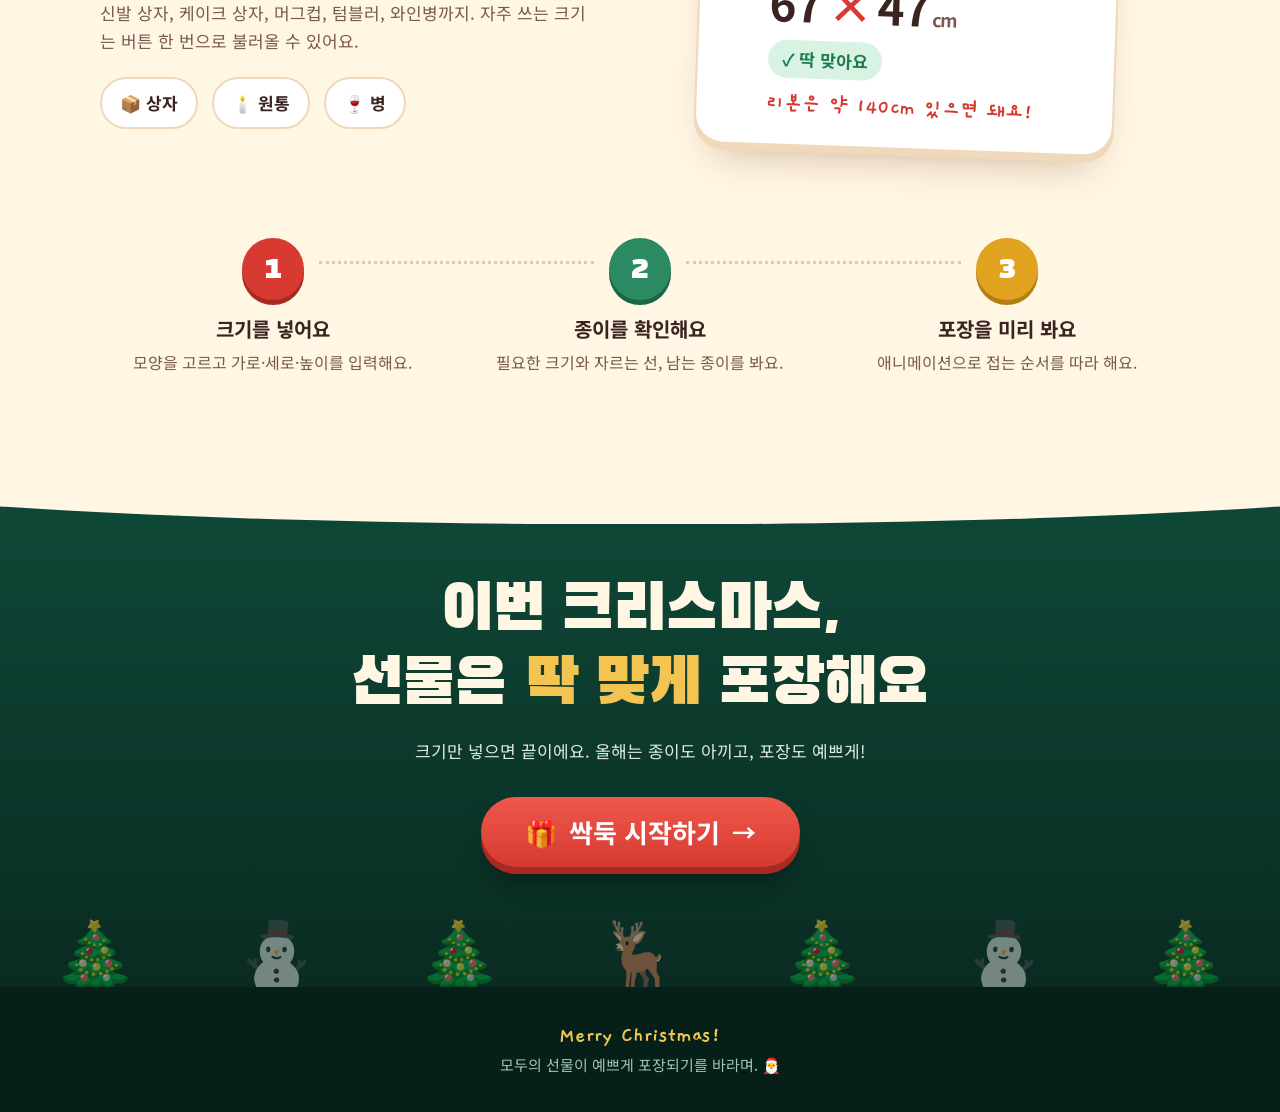
==== commit 323644b4: "Place carol toggle next to the D-day chip on the landing Co-Authored-By: Claude Sonnet 5.5 <noreply@" ====
--- a/index.html
+++ b/index.html
@@ -71,7 +71,8 @@
 .link-soft { color: var(--mint); font-weight: 700; text-decoration: underline; text-underline-offset: 5px; text-decoration-thickness: 2px; }
 .perks { margin-top: 22px; display: flex; flex-wrap: wrap; gap: 8px 18px; padding: 0; list-style: none; color: #cfe6d8; font-size: 15px; }
 .perks li::before { content: "✓"; color: var(--gold); font-weight: 700; margin-right: 6px; }
-.dday { margin-top: 26px; display: inline-flex; align-items: baseline; gap: 10px; padding: 8px 18px; border-radius: 18px; background: rgba(0, 0, 0, .25); border: 1.5px solid rgba(244, 196, 83, .45); }
+.dday-row { margin-top: 26px; display: flex; flex-wrap: wrap; align-items: center; gap: 12px; }
+.dday { display: inline-flex; align-items: baseline; gap: 10px; padding: 8px 18px; border-radius: 18px; background: rgba(0, 0, 0, .25); border: 1.5px solid rgba(244, 196, 83, .45); }
 .dday span { font: 700 20px var(--f-hand); color: var(--gold); }
 .dday b { font: 400 34px/1 var(--f-display); color: #fff; }
 @keyframes wiggle { 0%, 100% { transform: rotate(0) } 10% { transform: rotate(-12deg) } 20% { transform: rotate(10deg) } 30% { transform: rotate(-6deg) } 40% { transform: rotate(0) } }
@@ -168,7 +169,7 @@
   .lead { margin-top: 12px; font-size: 16px; }
   .cta-row { margin-top: 18px; }
   .perks { display: none; }
-  .dday { margin-top: 16px; padding: 6px 14px; } .dday b { font-size: 28px; }
+  .dday-row { margin-top: 16px; } .dday { padding: 6px 14px; } .dday b { font-size: 28px; }
 }
 @media (max-width: 480px) {
   .btn { font-size: 20px; padding: 17px 28px; }
@@ -205,7 +206,7 @@
         <a class="link-soft" href="#how">어떻게 쓰나요?</a>
       </div>
       <ul class="perks"><li>무료</li><li>설치 없음</li><li>휴대폰에서도 OK</li></ul>
-      <div class="dday" aria-live="polite"><span>크리스마스까지</span><b id="dday">D-?</b></div>
+      <div class="dday-row"><div class="dday" aria-live="polite"><span>크리스마스까지</span><b id="dday">D-?</b></div><span data-bgm-slot></span></div>
     </div>
 
     <div class="scene" aria-hidden="true">
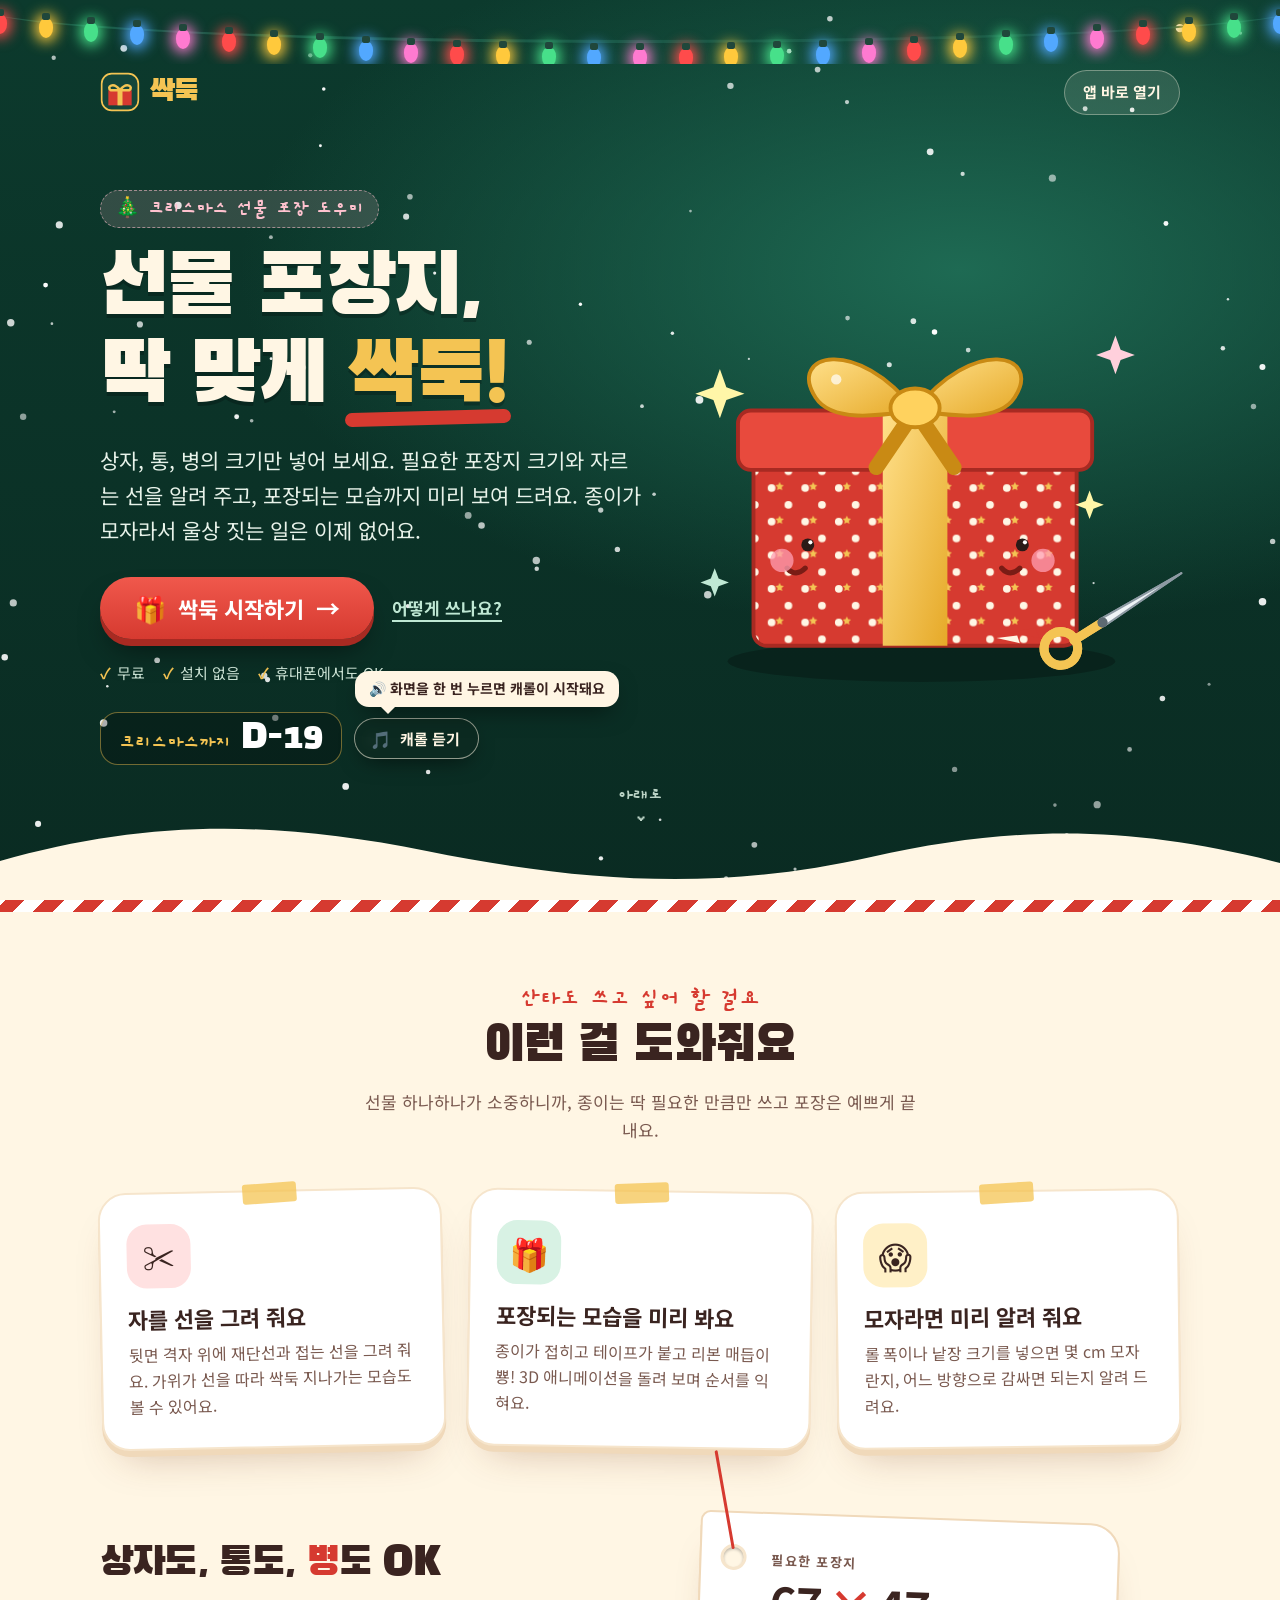
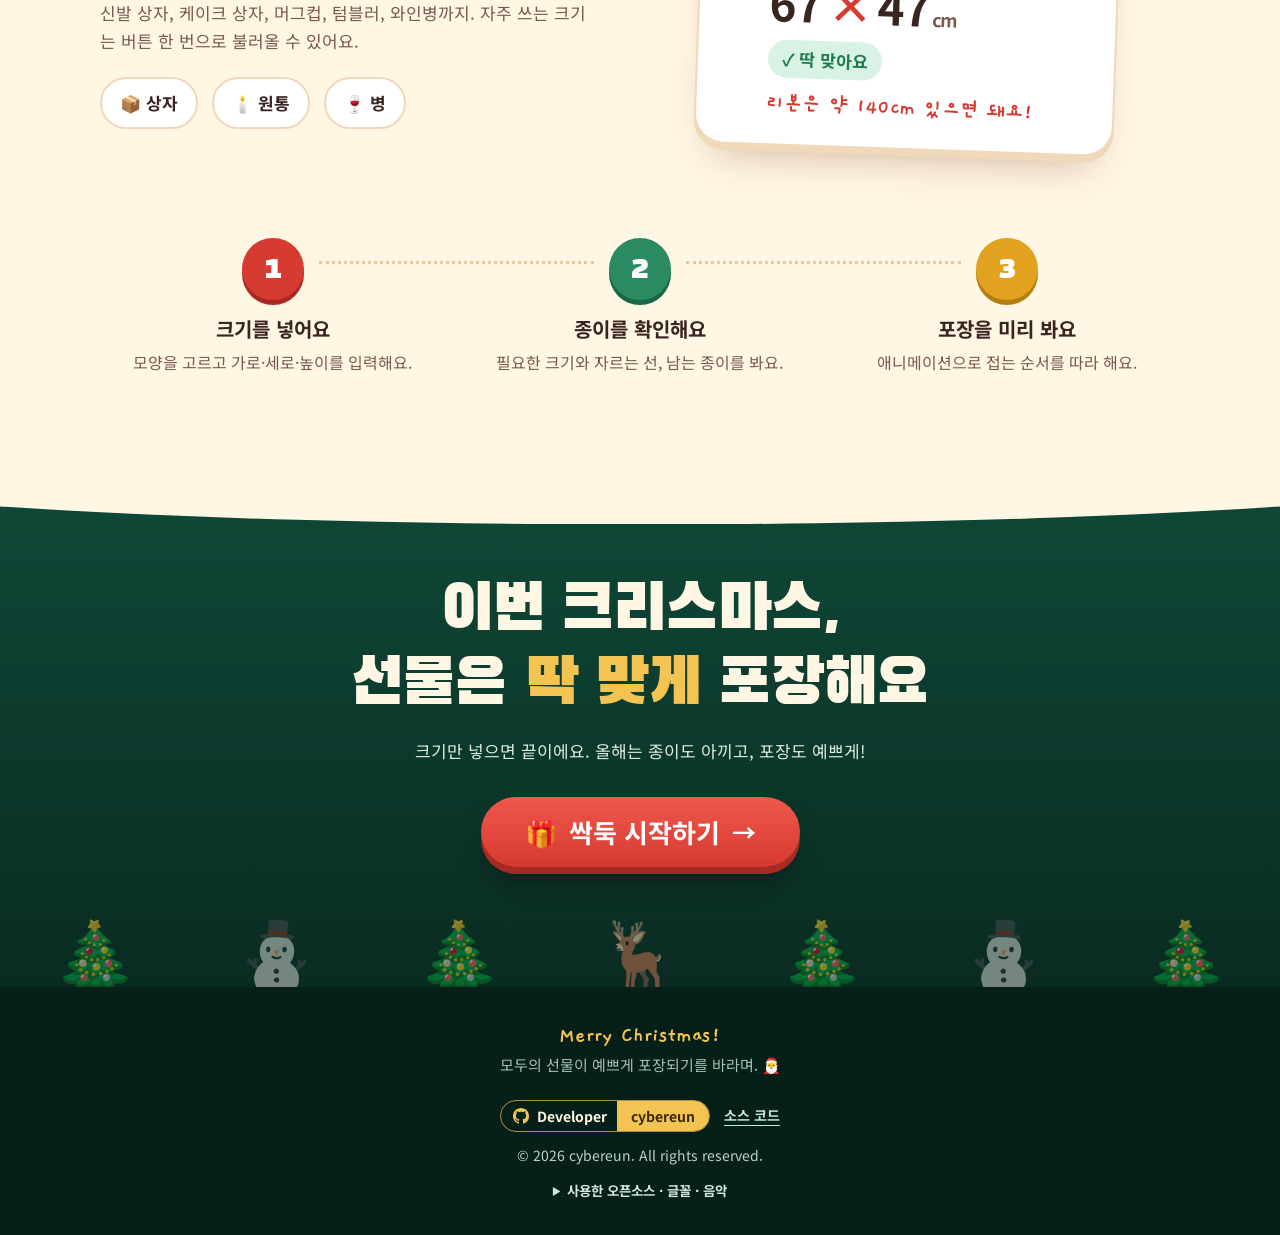
==== commit 4e2dfabd: "Add copyright notice, developer badge and open-source credits Co-Authored-By: Claude Sonnet 5.5 <nor" ====
--- a/index.html
+++ b/index.html
@@ -153,6 +153,20 @@
 .trees { position: absolute; inset: auto 0 0 0; display: flex; justify-content: space-between; padding-inline: 4vw; pointer-events: none; opacity: .5; font-size: clamp(34px, 6vw, 70px); line-height: 1; }
 footer { background: #071f19; color: #9fc4b3; text-align: center; padding: 30px 20px calc(34px + env(safe-area-inset-bottom, 0px)); font-size: 15px; }
 footer b { color: var(--gold); font-family: var(--f-hand); font-size: 22px; }
+
+
+.legal { margin-top: 22px; display: grid; justify-items: center; gap: 12px; }
+.dev-row { display: flex; flex-wrap: wrap; justify-content: center; align-items: center; gap: 10px 14px; }
+.devbadge { display: inline-flex; align-items: stretch; border-radius: 999px; overflow: hidden; text-decoration: none; border: 1.5px solid rgba(244, 196, 83, .7); font: 700 14px/1 var(--f-body); transition: transform .15s; }
+.devbadge:hover { transform: translateY(-2px); }
+.devbadge svg { align-self: center; margin: 0 8px 0 12px; color: var(--gold); }
+.devbadge .role { display: flex; align-items: center; padding: 8px 10px 8px 0; color: var(--cream); }
+.devbadge .who { display: flex; align-items: center; padding: 8px 14px; background: var(--gold); color: #3a2a06; }
+.devlink { color: #bfe8d4; font-weight: 700; font-size: 14px; text-underline-offset: 4px; }
+.copy { font-size: 14px; color: #b7d6c7; }
+.credits { max-width: 560px; font-size: 13.5px; color: #9fc4b3; text-align: left; }
+.credits summary { cursor: pointer; text-align: center; font-weight: 700; color: #cfe6d8; }
+.credits ul { margin: 10px 0 0; padding-left: 18px; display: grid; gap: 6px; }
 
 /* ───── 좁은 화면 ───── */
 @media (max-width: 860px) {
@@ -309,7 +323,23 @@
   </section>
 </main>
 
-<footer><b>Merry Christmas!</b><br>모두의 선물이 예쁘게 포장되기를 바라며. 🎅</footer>
+<footer><b>Merry Christmas!</b><br>모두의 선물이 예쁘게 포장되기를 바라며. 🎅
+<div class="legal">
+  <div class="dev-row">
+    <a class="devbadge" href="https://github.com/cybereun" target="_blank" rel="noopener" aria-label="개발자 cybereun의 GitHub 프로필"><svg viewBox="0 0 16 16" width="16" height="16" aria-hidden="true"><path fill="currentColor" d="M8 0C3.58 0 0 3.58 0 8c0 3.54 2.29 6.53 5.47 7.59.4.07.55-.17.55-.38 0-.19-.01-.82-.01-1.49-2.01.37-2.53-.49-2.69-.94-.09-.23-.48-.94-.82-1.13-.28-.15-.68-.52-.01-.53.63-.01 1.08.58 1.23.82.72 1.21 1.87.87 2.33.66.07-.52.28-.87.51-1.07-1.78-.2-3.64-.89-3.64-3.95 0-.87.31-1.59.82-2.15-.08-.2-.36-1.02.08-2.12 0 0 .67-.21 2.2.82.64-.18 1.32-.27 2-.27.68 0 1.36.09 2 .27 1.53-1.04 2.2-.82 2.2-.82.44 1.1.16 1.92.08 2.12.51.56.82 1.27.82 2.15 0 3.07-1.87 3.75-3.65 3.95.29.25.54.73.54 1.48 0 1.07-.01 1.93-.01 2.2 0 .21.15.46.55.38A8.013 8.013 0 0016 8c0-4.42-3.58-8-8-8z"/></svg><span class="role">Developer</span><span class="who">cybereun</span></a>
+    <a class="devlink" href="https://github.com/cybereun/ssakduk" target="_blank" rel="noopener">소스 코드</a>
+  </div>
+  <p class="copy">© 2026 cybereun. All rights reserved.</p>
+  <details class="credits">
+    <summary>사용한 오픈소스 · 글꼴 · 음악</summary>
+    <ul>
+      <li><b>Three.js</b> r149, MIT License, © 2010-2023 three.js authors</li>
+      <li><b>글꼴</b> Black Han Sans, Gaegu, Noto Sans KR, JetBrains Mono: Google Fonts, SIL Open Font License 1.1</li>
+      <li><b>음악</b> 「고요한 밤」(프란츠 크사버 그루버, 1818): 저작권이 만료된 곡을 브라우저에서 직접 합성해 연주해요. 별도의 음원 파일은 쓰지 않아요.</li>
+    </ul>
+  </details>
+</div>
+</footer>
 
 <script>
 (function () {
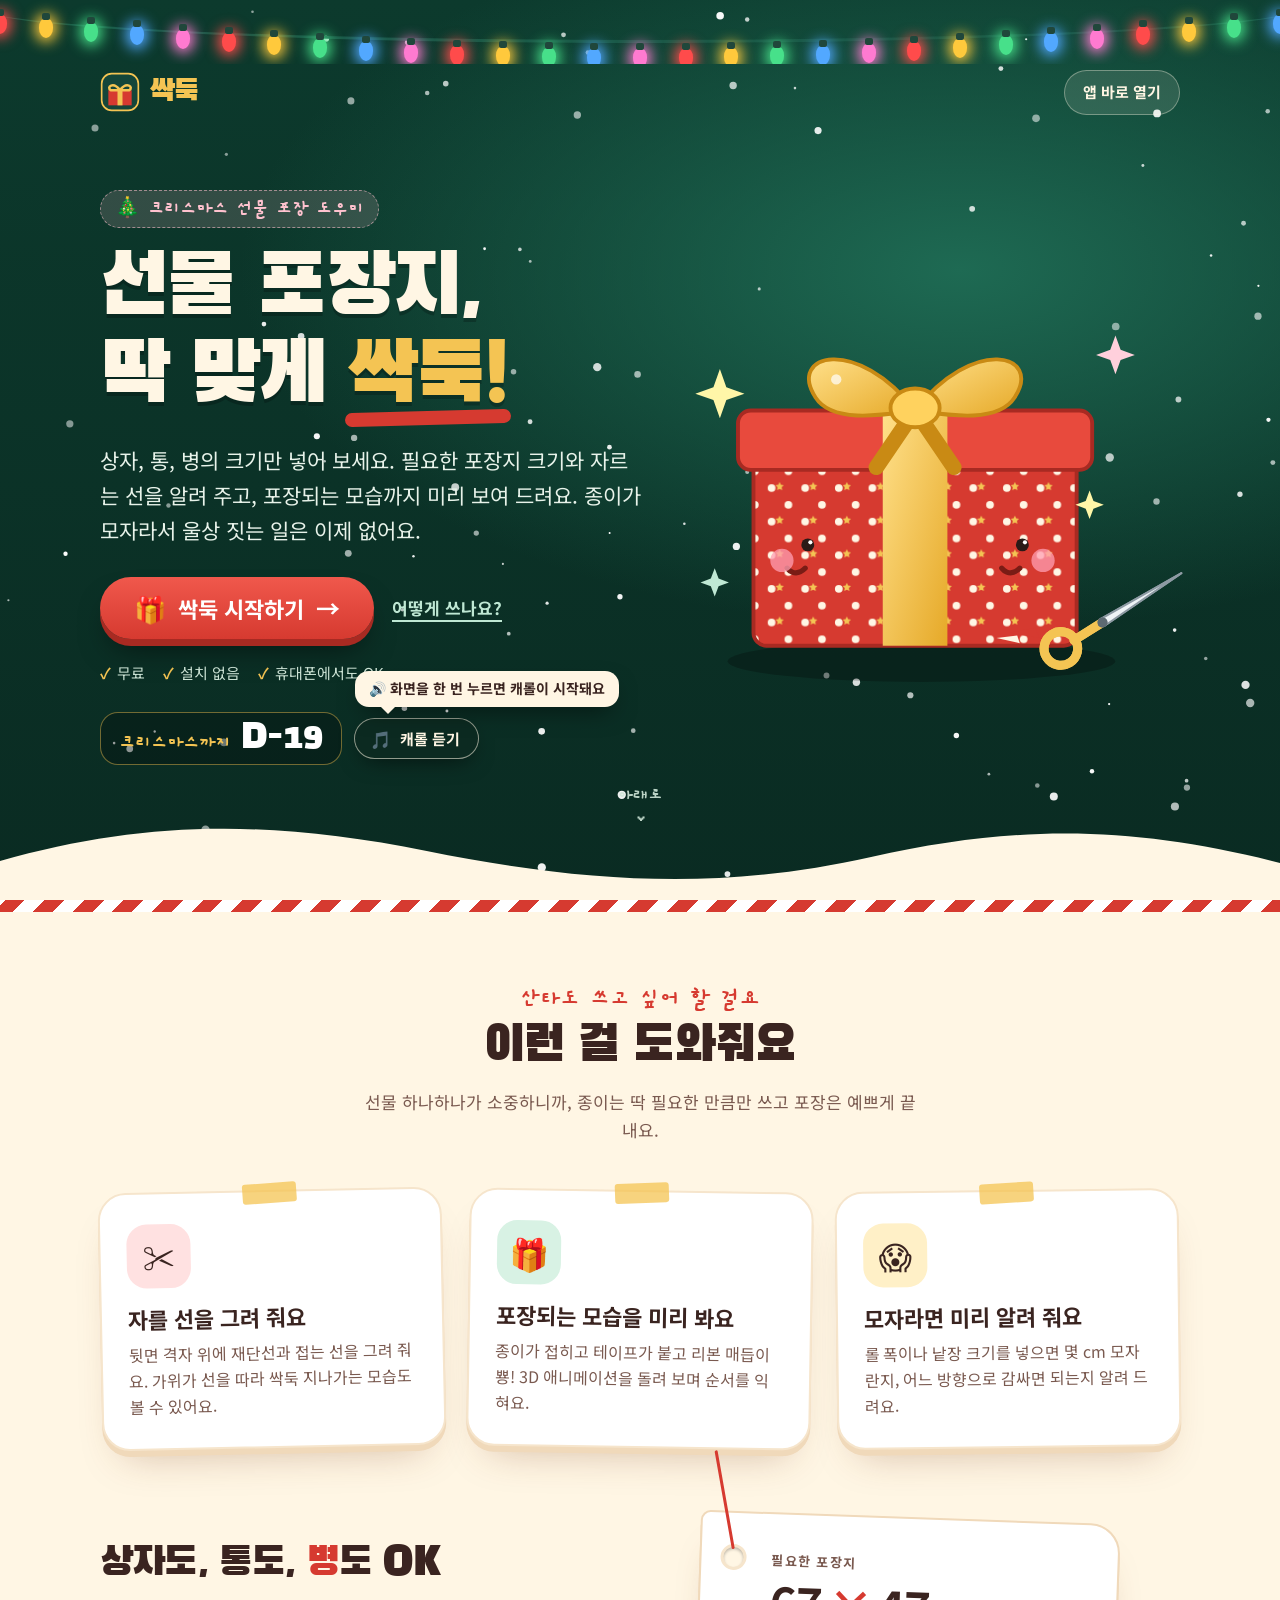
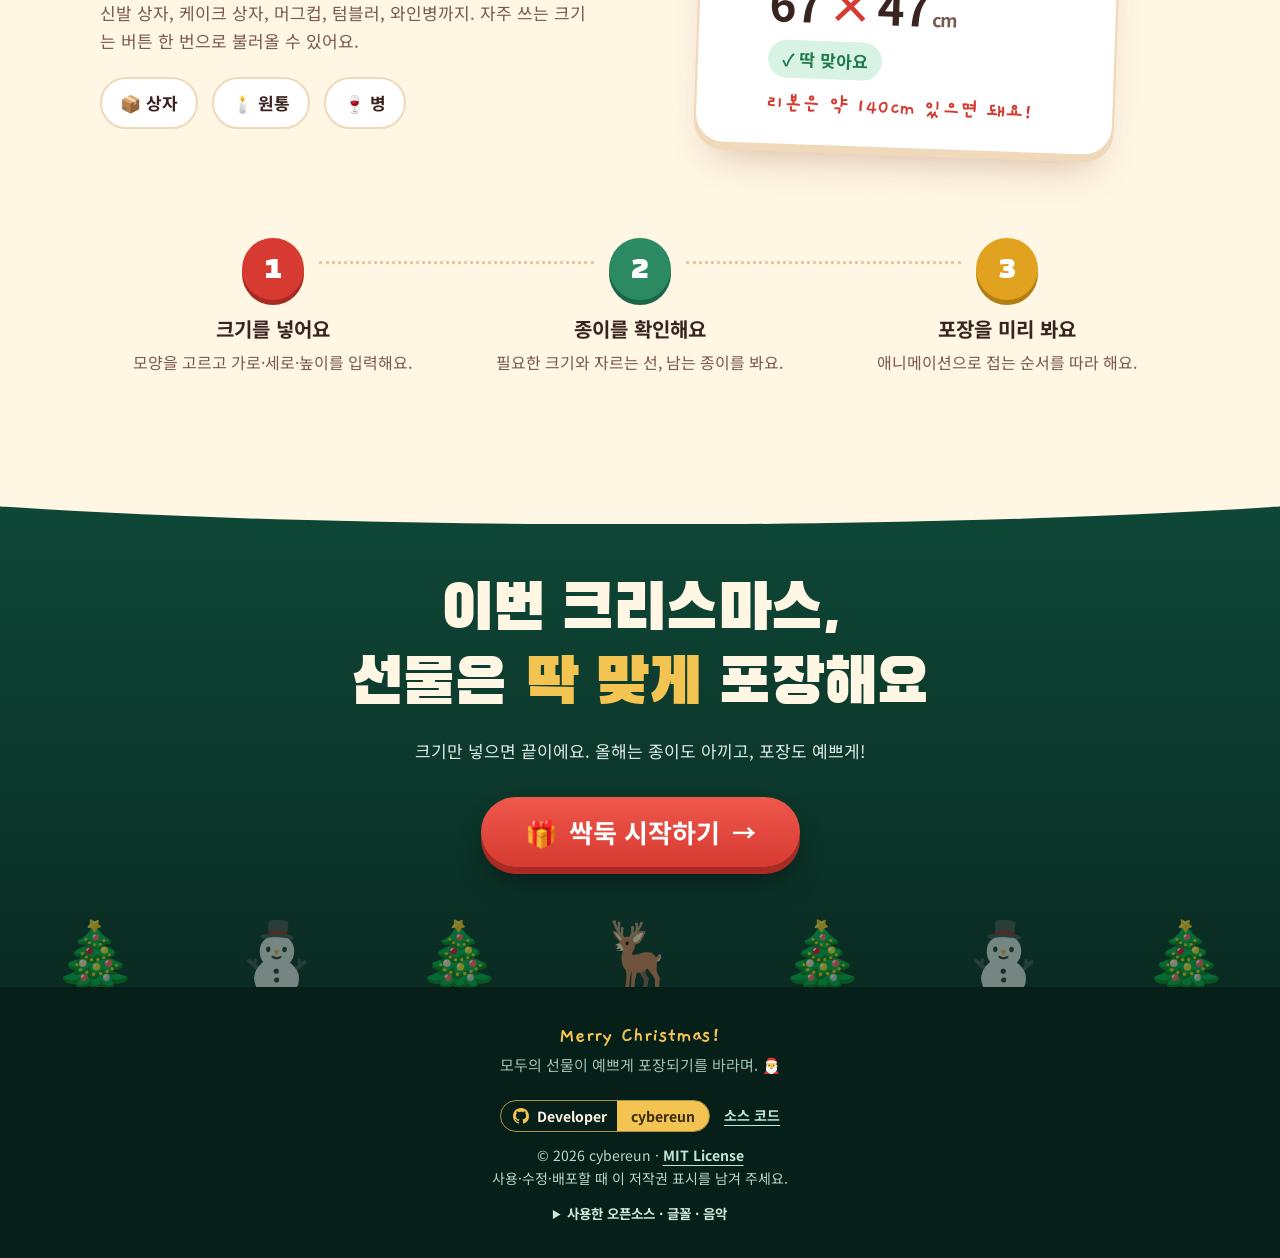
==== commit 21b779e0: "Relicense under MIT with attribution notice" ====
--- a/index.html
+++ b/index.html
@@ -329,7 +329,7 @@
     <a class="devbadge" href="https://github.com/cybereun" target="_blank" rel="noopener" aria-label="개발자 cybereun의 GitHub 프로필"><svg viewBox="0 0 16 16" width="16" height="16" aria-hidden="true"><path fill="currentColor" d="M8 0C3.58 0 0 3.58 0 8c0 3.54 2.29 6.53 5.47 7.59.4.07.55-.17.55-.38 0-.19-.01-.82-.01-1.49-2.01.37-2.53-.49-2.69-.94-.09-.23-.48-.94-.82-1.13-.28-.15-.68-.52-.01-.53.63-.01 1.08.58 1.23.82.72 1.21 1.87.87 2.33.66.07-.52.28-.87.51-1.07-1.78-.2-3.64-.89-3.64-3.95 0-.87.31-1.59.82-2.15-.08-.2-.36-1.02.08-2.12 0 0 .67-.21 2.2.82.64-.18 1.32-.27 2-.27.68 0 1.36.09 2 .27 1.53-1.04 2.2-.82 2.2-.82.44 1.1.16 1.92.08 2.12.51.56.82 1.27.82 2.15 0 3.07-1.87 3.75-3.65 3.95.29.25.54.73.54 1.48 0 1.07-.01 1.93-.01 2.2 0 .21.15.46.55.38A8.013 8.013 0 0016 8c0-4.42-3.58-8-8-8z"/></svg><span class="role">Developer</span><span class="who">cybereun</span></a>
     <a class="devlink" href="https://github.com/cybereun/ssakduk" target="_blank" rel="noopener">소스 코드</a>
   </div>
-  <p class="copy">© 2026 cybereun. All rights reserved.</p>
+  <p class="copy">© 2026 cybereun · <a class="devlink" href="https://github.com/cybereun/ssakduk/blob/main/LICENSE" target="_blank" rel="noopener">MIT License</a><br>사용·수정·배포할 때 이 저작권 표시를 남겨 주세요.</p>
   <details class="credits">
     <summary>사용한 오픈소스 · 글꼴 · 음악</summary>
     <ul>
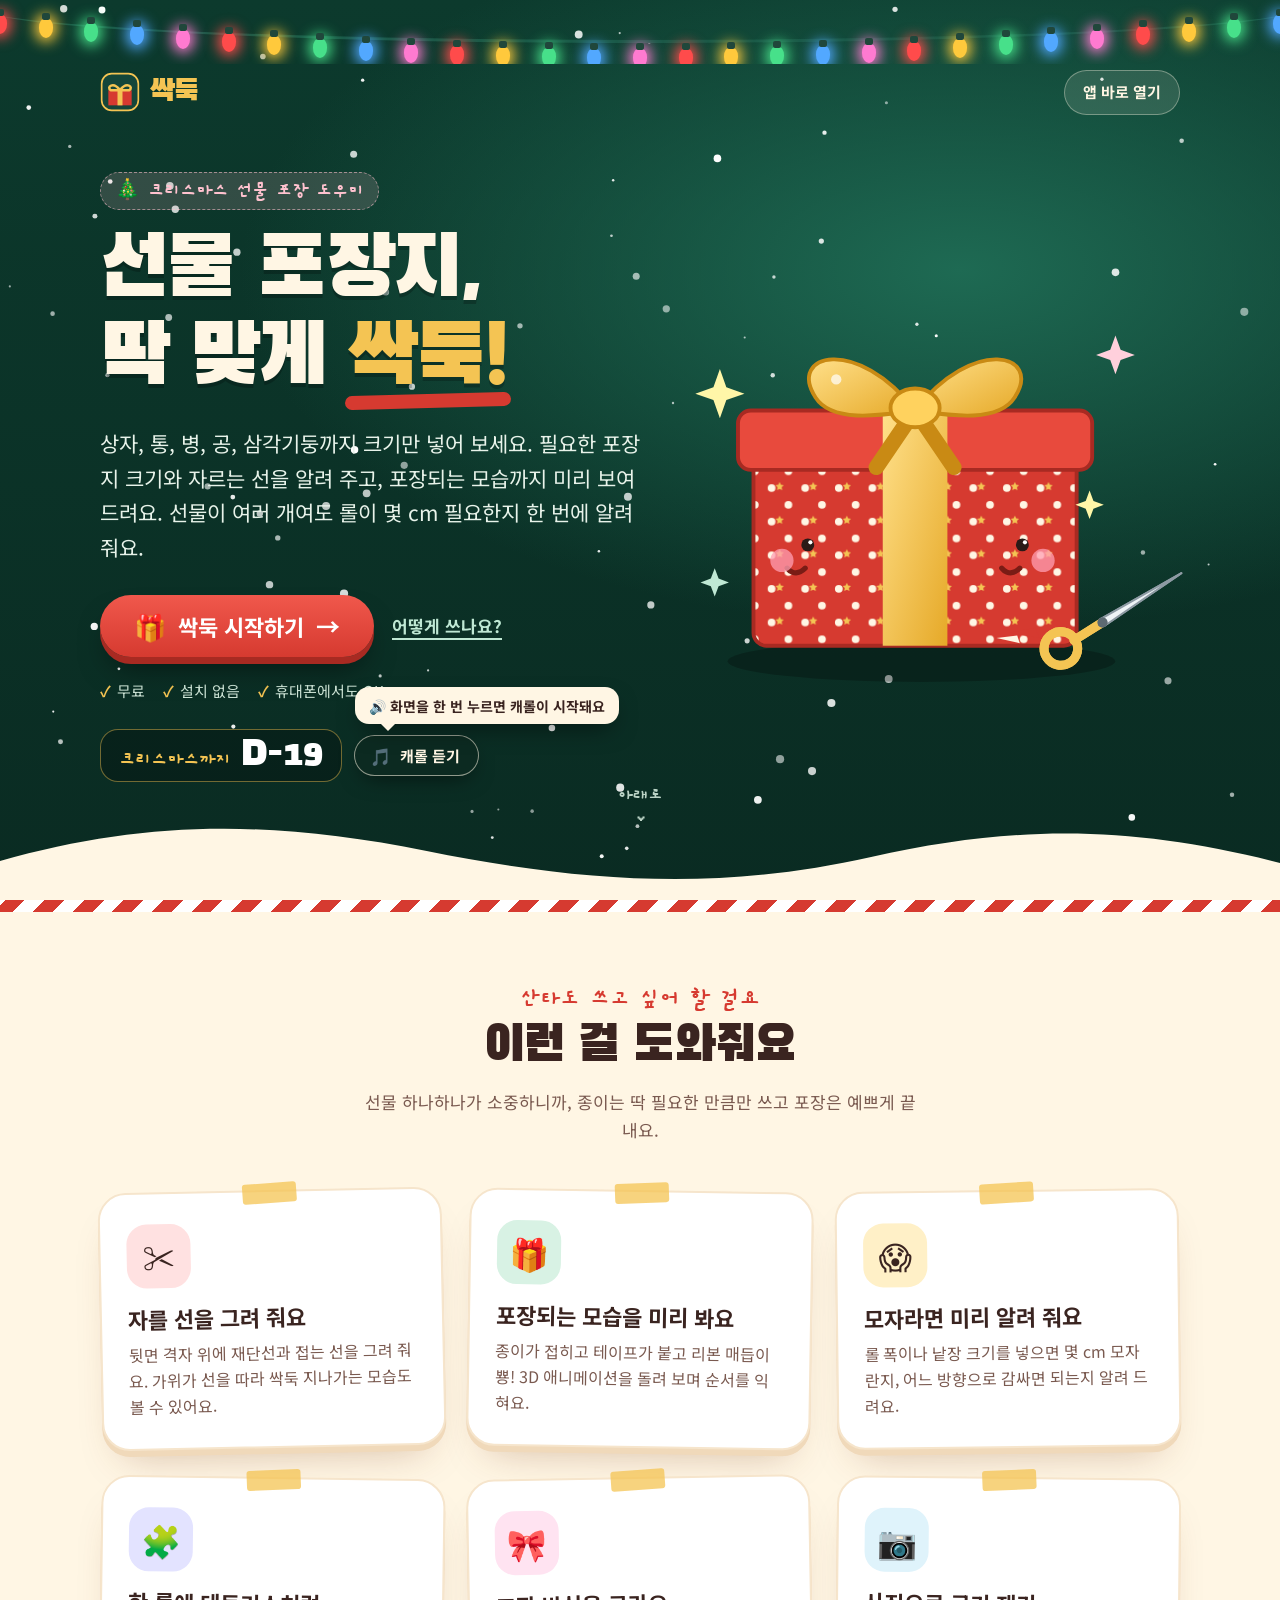
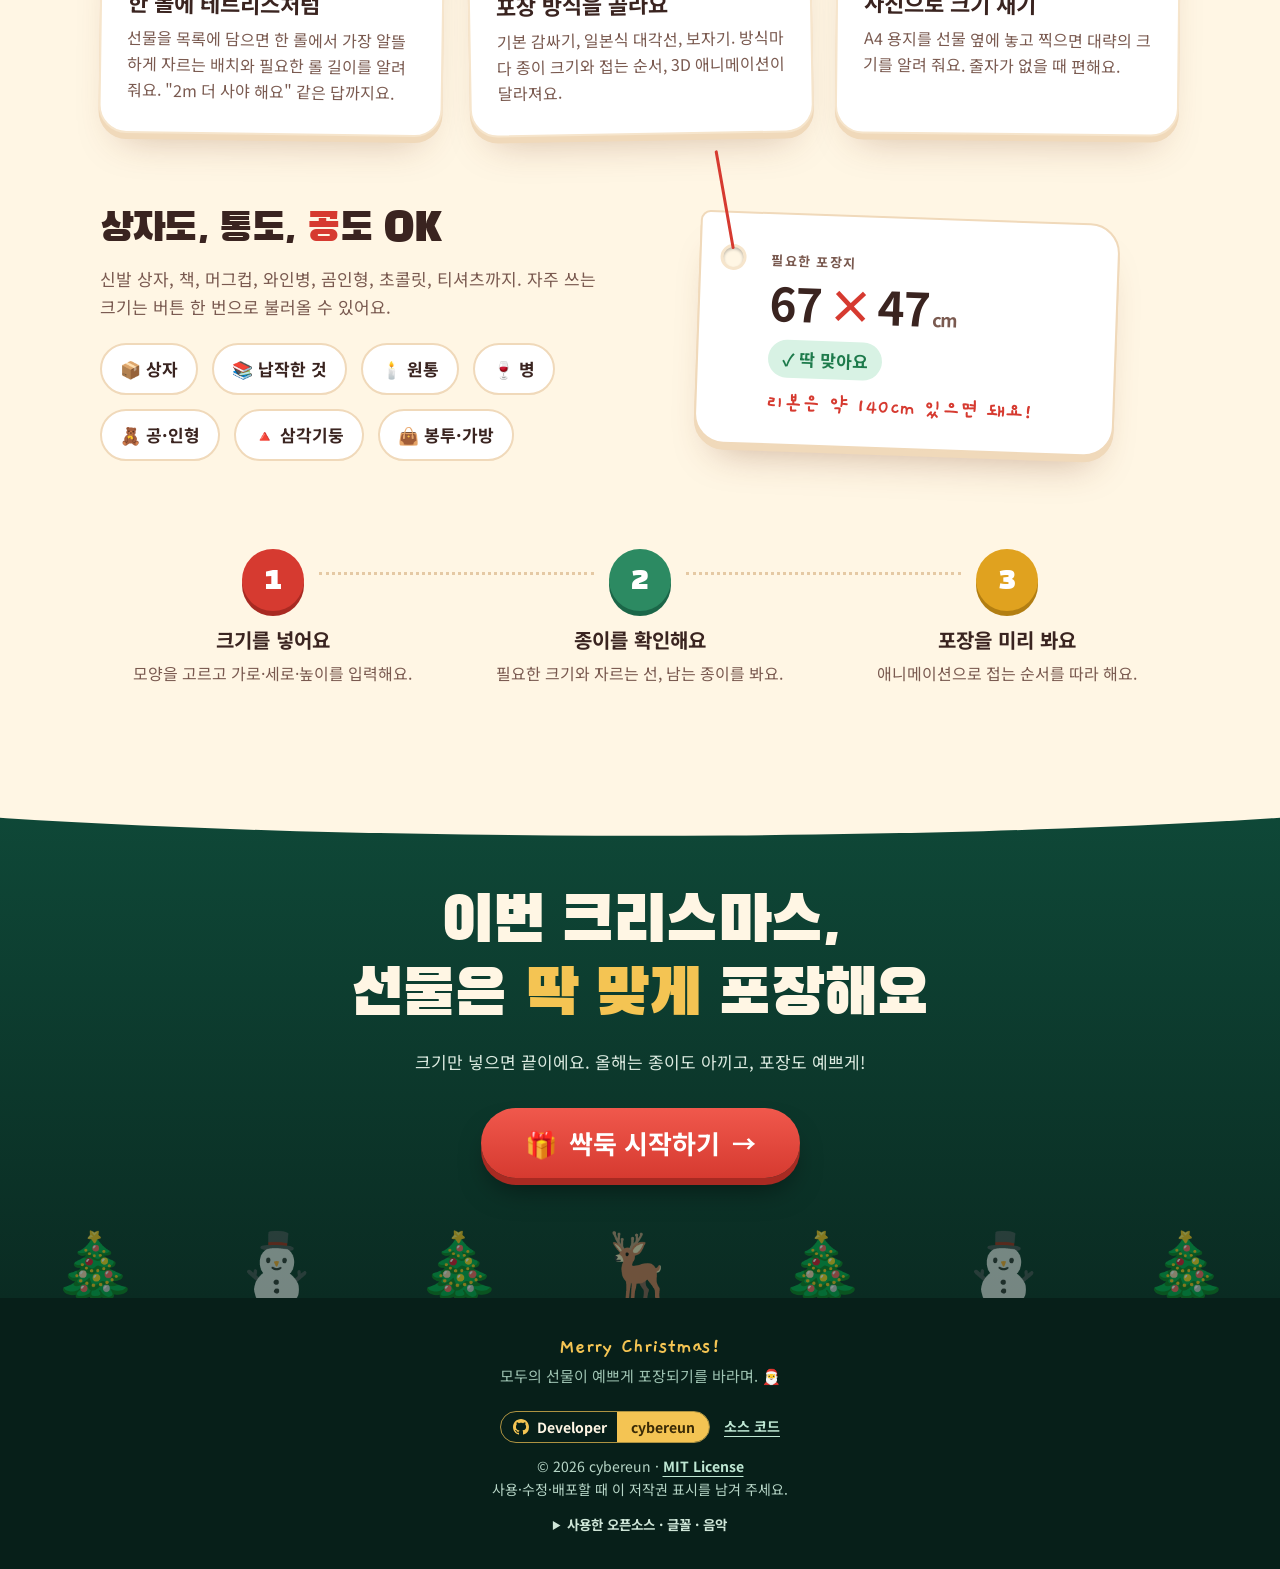
==== commit ba618838: "Add new shapes, wrap methods, one-roll packing and photo measuring" ====
--- a/index.html
+++ b/index.html
@@ -109,12 +109,12 @@
 .sec-title .eyebrow { font: 700 24px var(--f-hand); color: var(--red); }
 .sec-title h2 { margin-top: 4px; font: 400 clamp(32px, 5vw, 50px)/1.15 var(--f-display); letter-spacing: -.02em; text-wrap: balance; }
 .sec-title p { margin: 12px auto 0; max-width: 34em; color: var(--ink-soft); text-wrap: pretty; }
-.cards { margin-top: 46px; display: grid; grid-template-columns: repeat(3, minmax(0, 1fr)); gap: 24px; }
+.cards { margin-top: 46px; display: grid; grid-template-columns: repeat(3, minmax(0, 1fr)); gap: 30px 24px; }
 .card { position: relative; background: #fff; border-radius: 28px; padding: 30px 26px 28px; box-shadow: 0 6px 0 #f0d9ba, 0 24px 40px -22px rgba(120, 60, 30, .35); border: 2px solid #f6e5cc; transition: transform .25s; }
-.card:nth-child(1) { transform: rotate(-1.2deg); } .card:nth-child(2) { transform: rotate(.9deg); } .card:nth-child(3) { transform: rotate(-.7deg); }
+.card:nth-child(1) { transform: rotate(-1.2deg); } .card:nth-child(2) { transform: rotate(.9deg); } .card:nth-child(3) { transform: rotate(-.7deg); } .card:nth-child(4) { transform: rotate(.8deg); } .card:nth-child(5) { transform: rotate(-1deg); } .card:nth-child(6) { transform: rotate(.6deg); }
 .card:hover { transform: rotate(0) translateY(-6px); }
 .card .ico { width: 64px; height: 64px; border-radius: 20px; display: grid; place-items: center; font-size: 32px; margin-bottom: 16px; }
-.card:nth-child(1) .ico { background: #ffe1e1; } .card:nth-child(2) .ico { background: #d8f2e4; } .card:nth-child(3) .ico { background: #fff0c7; }
+.card:nth-child(1) .ico { background: #ffe1e1; } .card:nth-child(2) .ico { background: #d8f2e4; } .card:nth-child(3) .ico { background: #fff0c7; } .card:nth-child(4) .ico { background: #e3e3ff; } .card:nth-child(5) .ico { background: #ffe3f1; } .card:nth-child(6) .ico { background: #dff3fb; }
 .card h3 { font: 700 22px/1.3 var(--f-body); }
 .card p { margin-top: 8px; color: var(--ink-soft); font-size: 16px; text-wrap: pretty; }
 .card::after { content: ""; position: absolute; top: -9px; left: 50%; width: 54px; height: 20px; transform: translateX(-50%) rotate(-3deg); background: rgba(244, 196, 83, .75); border-radius: 3px; }
@@ -214,7 +214,7 @@
     <div>
       <span class="kicker">🎄 크리스마스 선물 포장 도우미</span>
       <h1>선물 포장지,<br>딱 맞게 <em>싹둑!</em></h1>
-      <p class="lead">상자, 통, 병의 크기만 넣어 보세요. 필요한 포장지 크기와 자르는 선을 알려 주고, 포장되는 모습까지 미리 보여 드려요. 종이가 모자라서 울상 짓는 일은 이제 없어요.</p>
+      <p class="lead">상자, 통, 병, 공, 삼각기둥까지 크기만 넣어 보세요. 필요한 포장지 크기와 자르는 선을 알려 주고, 포장되는 모습까지 미리 보여 드려요. 선물이 여러 개여도 롤이 몇 cm 필요한지 한 번에 알려 줘요.</p>
       <div class="cta-row">
         <a class="btn" href="app/" id="cta1"><span class="gift" aria-hidden="true">🎁</span>싹둑 시작하기</a>
         <a class="link-soft" href="#how">어떻게 쓰나요?</a>
@@ -289,13 +289,16 @@
         <article class="card"><div class="ico" aria-hidden="true">✂️</div><h3>자를 선을 그려 줘요</h3><p>뒷면 격자 위에 재단선과 접는 선을 그려 줘요. 가위가 선을 따라 싹둑 지나가는 모습도 볼 수 있어요.</p></article>
         <article class="card"><div class="ico" aria-hidden="true">🎁</div><h3>포장되는 모습을 미리 봐요</h3><p>종이가 접히고 테이프가 붙고 리본 매듭이 뿅! 3D 애니메이션을 돌려 보며 순서를 익혀요.</p></article>
         <article class="card"><div class="ico" aria-hidden="true">😱</div><h3>모자라면 미리 알려 줘요</h3><p>롤 폭이나 낱장 크기를 넣으면 몇 cm 모자란지, 어느 방향으로 감싸면 되는지 알려 드려요.</p></article>
+        <article class="card"><div class="ico" aria-hidden="true">🧩</div><h3>한 롤에 테트리스처럼</h3><p>선물을 목록에 담으면 한 롤에서 가장 알뜰하게 자르는 배치와 필요한 롤 길이를 알려 줘요. "2m 더 사야 해요" 같은 답까지요.</p></article>
+        <article class="card"><div class="ico" aria-hidden="true">🎀</div><h3>포장 방식을 골라요</h3><p>기본 감싸기, 일본식 대각선, 보자기. 방식마다 종이 크기와 접는 순서, 3D 애니메이션이 달라져요.</p></article>
+        <article class="card"><div class="ico" aria-hidden="true">📷</div><h3>사진으로 크기 재기</h3><p>A4 용지를 선물 옆에 놓고 찍으면 대략의 크기를 알려 줘요. 줄자가 없을 때 편해요.</p></article>
       </div>
 
       <div class="shapes">
         <div>
-          <h2>상자도, 통도, <em>병</em>도 OK</h2>
-          <p>신발 상자, 케이크 상자, 머그컵, 텀블러, 와인병까지. 자주 쓰는 크기는 버튼 한 번으로 불러올 수 있어요.</p>
-          <div class="shape-row"><span class="chip">📦 상자</span><span class="chip">🕯️ 원통</span><span class="chip">🍷 병</span></div>
+          <h2>상자도, 통도, <em>공</em>도 OK</h2>
+          <p>신발 상자, 책, 머그컵, 와인병, 곰인형, 초콜릿, 티셔츠까지. 자주 쓰는 크기는 버튼 한 번으로 불러올 수 있어요.</p>
+          <div class="shape-row"><span class="chip">📦 상자</span><span class="chip">📚 납작한 것</span><span class="chip">🕯️ 원통</span><span class="chip">🍷 병</span><span class="chip">🧸 공·인형</span><span class="chip">🔺 삼각기둥</span><span class="chip">👜 봉투·가방</span></div>
         </div>
         <div class="tagdemo" aria-label="결과 화면 예시">
           <small>필요한 포장지</small>
